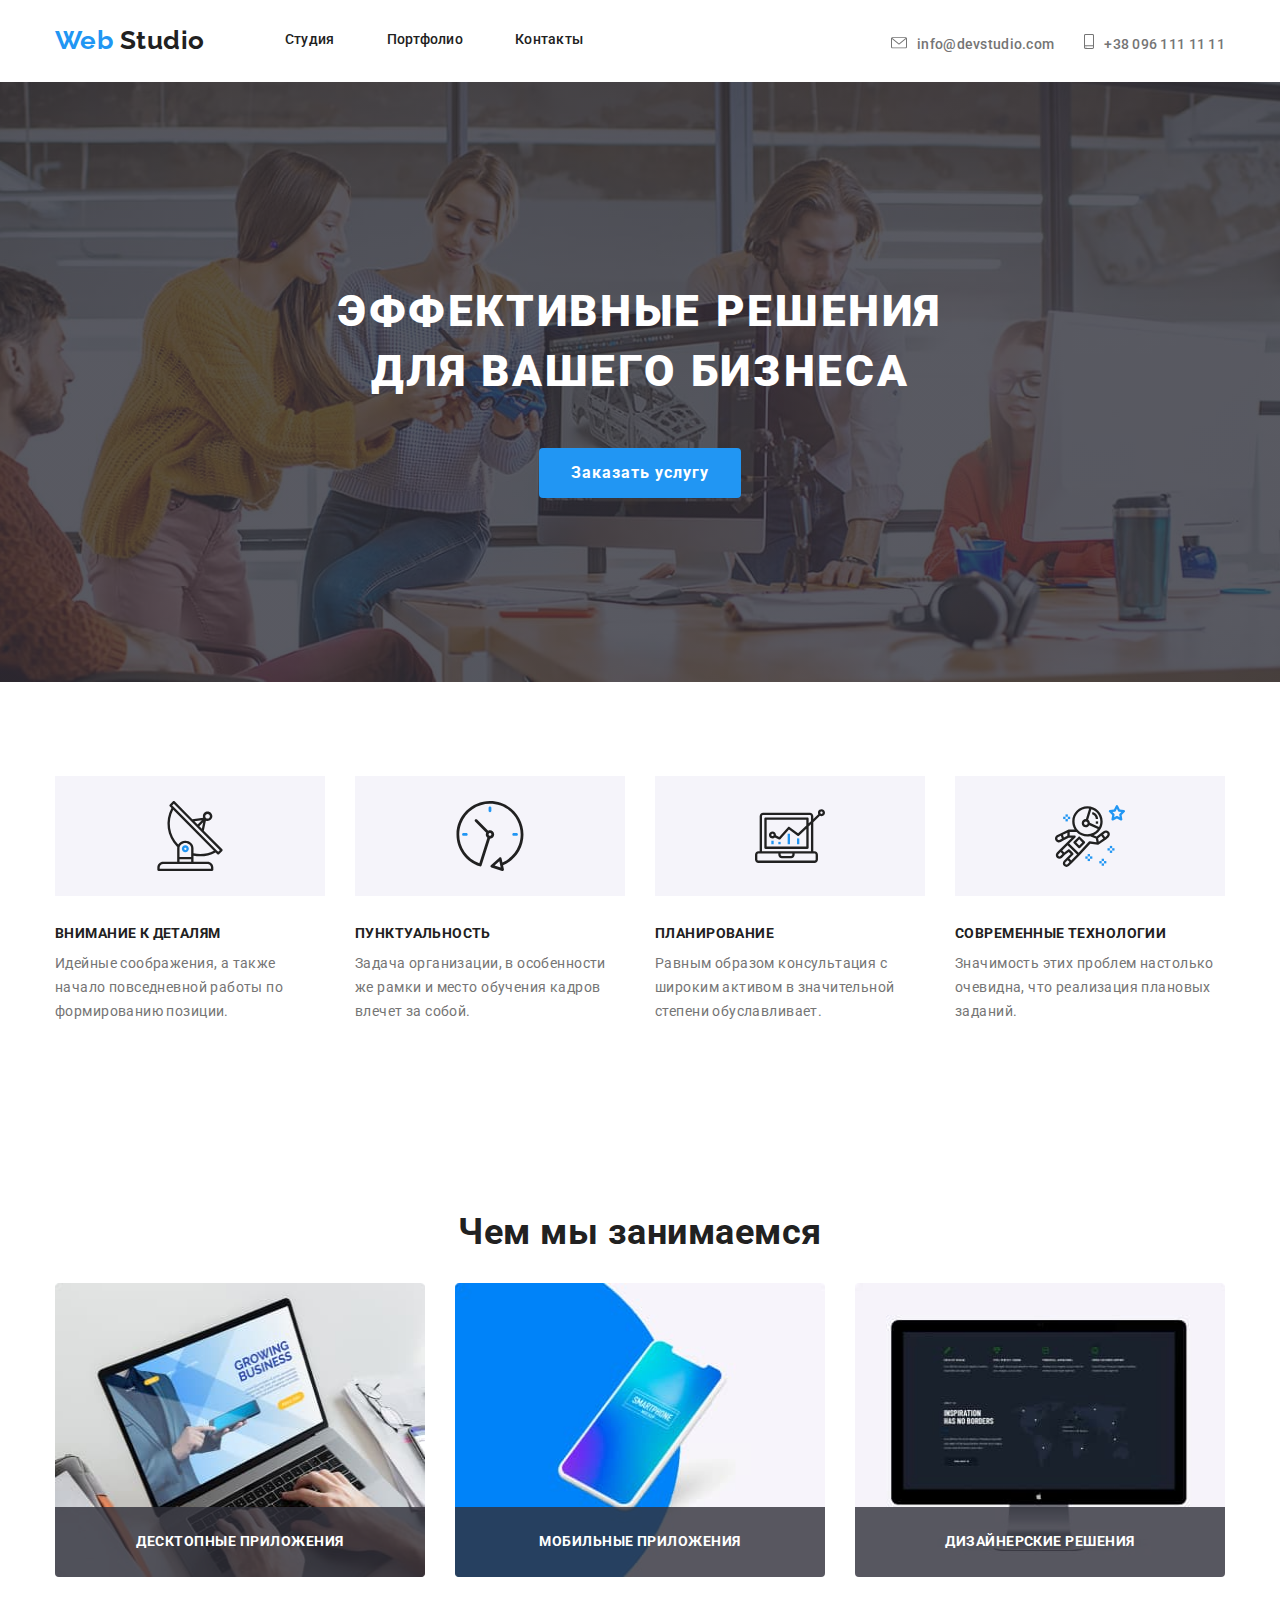
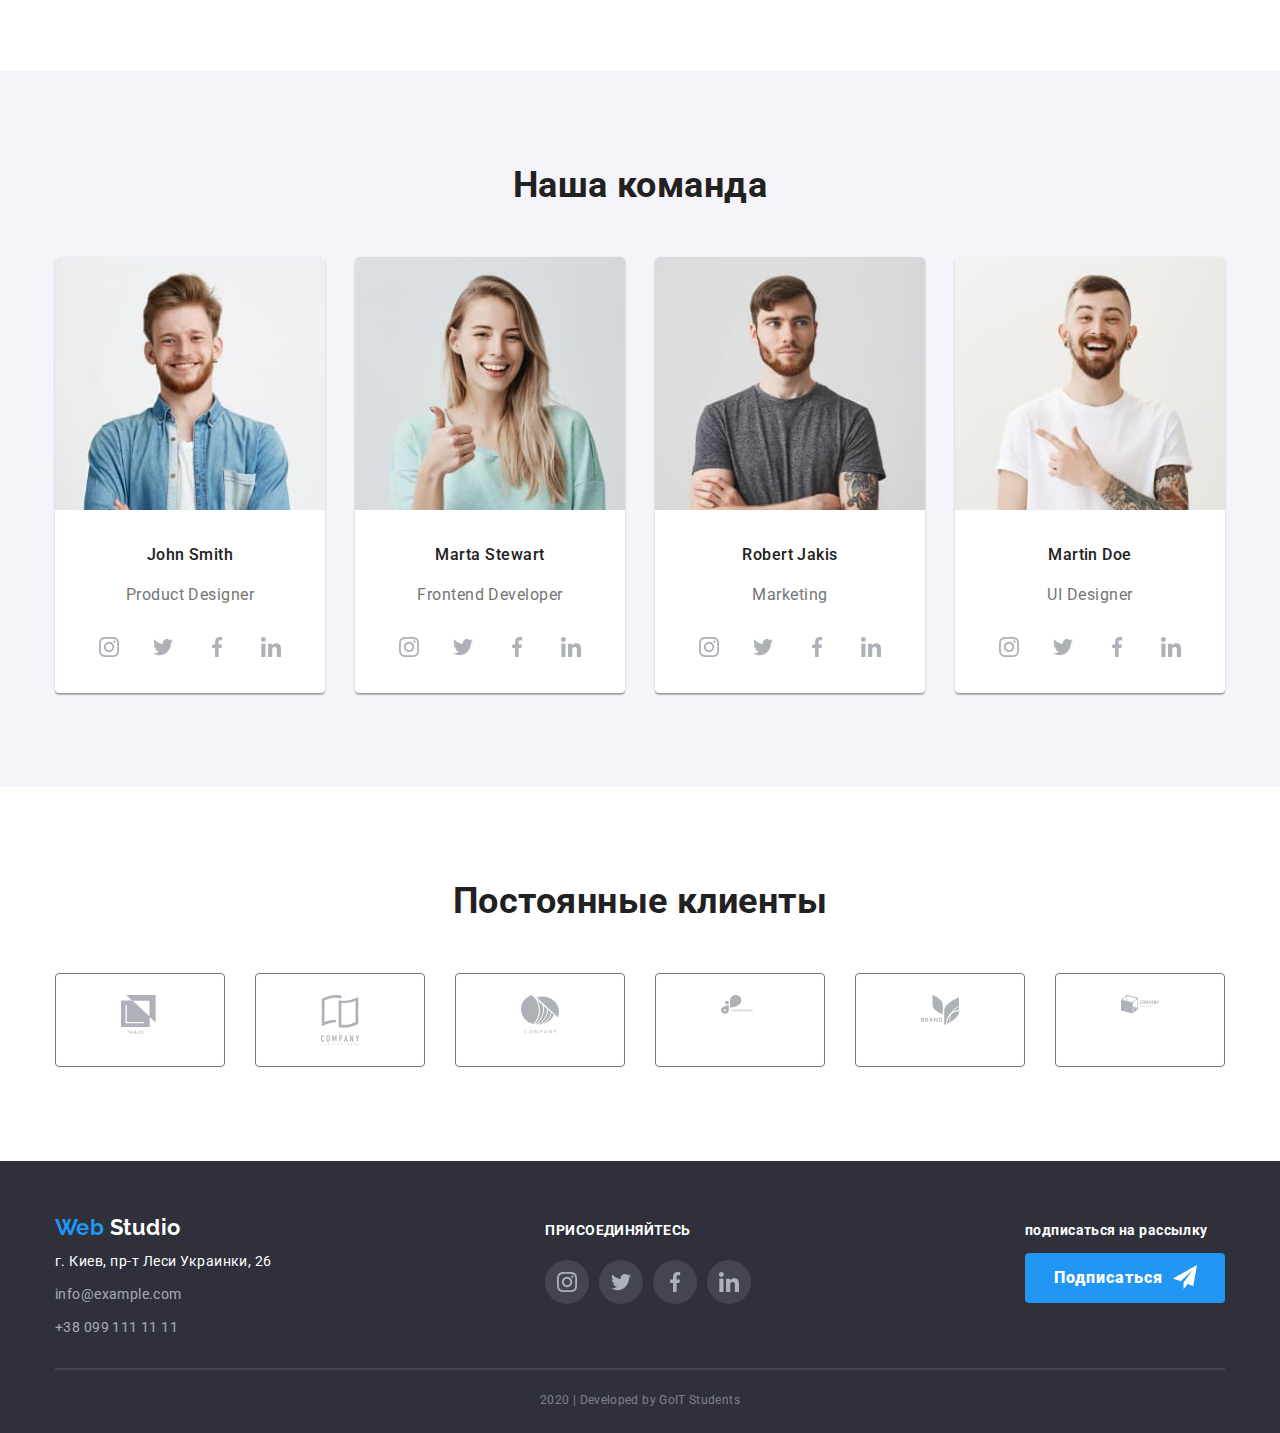
==== index.html @ d5db1f9f "добавляет оформление графики через фон" ====
<!DOCTYPE html>
<html lang="ru">
  <head>
    <meta charset="UTF-8" />
    <meta name="viewport" content="width=device-width, initial-scale=1.0" />
    <title>Web Studio</title>
    <link
      href="https://fonts.googleapis.com/css2?family=Raleway:wght@700&family=Roboto:wght@400;500;700&display=swap"
      rel="stylesheet"
    />
    <link
      rel="stylesheet"
      href="https://cdnjs.cloudflare.com/ajax/libs/modern-normalize/0.6.0/modern-normalize.min.css"
    />
    <link rel="stylesheet" href="./css/style.css" />
  </head>

  <body>
    <!--шапка сайта-->

    <header class="page-header">
      <div class="container">
        <nav class="main-nav">
          <a href="" class="site-logo"><span>Web</span> Studio</a>

          <ul class="nav-list list">
            <li class="item"><a class="link" href="./index.html">Студия</a></li>
            <li class="item">
              <a class="link" href="./portfolio.html">Портфолио</a>
            </li>
            <li class="item"><a class="link" href="">Контакты</a></li>
          </ul>
        </nav>

        <ul class="contact-list list">
          <li class="item">
            <a href="mailto:info@devstudio.com" class="contact mail"
              >info@devstudio.com</a
            >
          </li>

          <li class="item">
            <a href="tell:+380961111111" class="contact phone"
              >+38 096 111 11 11</a
            >
          </li>
        </ul>
      </div>
    </header>

    <!--главный контент страницы-->
    <main>
      <!--основное банер сайта-->
      <section class="hero section">
        <div class="container">
          <h1 class="title">
            ЭФФЕКТИВНЫЕ РЕШЕНИЯ <br />
            ДЛЯ ВАШЕГО БИЗНЕСА
          </h1>
          <a href="#" class="button">Заказать услугу</a>
        </div>
      </section>

      <!--наши преимущества-->

      <section class="page-advantages section">
        <div class="container">
          <!--данная разметка добавлена для логики <h2 class="shadow">наши преимущества</h2>-->
          <h2 class="shadow">наши преимущества</h2>
          <ul class="advantage-list list">
            <li class="item icon-antena">
              <h3 class="adv-title">внимание к деталям</h3>
              <p class="description">
                Идейные соображения, а также начало повседневной работы по
                формированию позиции.
              </p>
            </li>
            <li class="item icon-clock">
              <h3 class="adv-title">пунктуальность</h3>
              <p class="description">
                Задача организации, в особенности же рамки и место обучения
                кадров влечет за собой.
              </p>
            </li>
            <li class="item icon-diagram">
              <h3 class="adv-title">планирование</h3>
              <p class="description">
                Равным образом консультация с широким активом в значительной
                степени обуславливает.
              </p>
            </li>
            <li class="item icon-astronaut">
              <h3 class="adv-title">современные технологии</h3>
              <p class="description">
                Значимость этих проблем настолько очевидна, что реализация
                плановых заданий.
              </p>
            </li>
          </ul>
        </div>
      </section>

      <!--навыки-->

      <section class="page-scils section">
        <div class="container">
          <h2 class="title">Чем мы занимаемся</h2>
          <ul class="scils-list list">
            <li class="item">
              <img
                class="photo"
                src="./image/laptop.jpg"
                alt="изображение ноутбука"
                width="370px"
              />
              <h3 class="description">ДЕСКТОПНЫЕ ПРИЛОЖЕНИЯ</h3>
            </li>
            <li class="item">
              <img
                class="photo"
                src="./image/phone.jpg"
                alt="изображение смартфона"
                width="370"
              />
              <h3 class="description">МОБИЛЬНЫЕ ПРИЛОЖЕНИЯ</h3>
            </li>
            <li class="item">
              <img
                class="photo"
                src="./image/monitor.jpg"
                alt="изображение монитора"
                width="370"
              />
              <h3 class="description">ДИЗАЙНЕРСКИЕ РЕШЕНИЯ</h3>
            </li>
          </ul>
        </div>
      </section>

      <!--наша команда-->
      <section class="page-team section">
        <div class="container">
          <h2 class="title">Наша команда</h2>
          <ul class="team-list list">
            <!--Джон Смит-->
            <li class="item">
              <img
                class="photo"
                src="./image/john-smith.jpg"
                alt="фото джона смитта"
                width="270"
              />
              <h3 class="name">John Smith</h3>
              <p class="text">Product Designer</p>
              <ul class="soc-link list">
                <li class="item">
                  <a
                    href="https://www.instagram.com"
                    class="link link-instagram"
                    aria-label="Ссылка на Instagram"
                  ></a>
                </li>
                <li class="item">
                  <a
                    href="https://www.twitter.com"
                    class="link link-twitter"
                    aria-label="Ссылка на Twitter"
                  ></a>
                </li>
                <li class="item">
                  <a
                    href="https://www.facebook.com"
                    class="link link-facebook"
                    aria-label="Ссылка на Facebook"
                  ></a>
                </li>
                <li class="item">
                  <a
                    href="https://www.linkedin.com"
                    class="link link-linkedin"
                    aria-label="Ссылка на LinkedIn"
                  ></a>
                </li>
              </ul>
            </li>
            <!--Марта стюарт-->
            <li class="item">
              <img
                class="photo"
                src="./image/marta-srewart.jpg"
                alt="фото Марты Стюарт"
                width="270"
              />
              <h3 class="name">Marta Stewart</h3>
              <p class="text">Frontend Developer</p>
              <ul class="soc-link list">
                <li class="item">
                  <a
                    href="https://www.instagram.com"
                    class="link link-instagram"
                    aria-label="Ссылка на Instagram"
                  ></a>
                </li>
                <li class="item">
                  <a
                    href="https://www.twitter.com"
                    class="link link-twitter"
                    aria-label="Ссылка на Twitter"
                  ></a>
                </li>
                <li class="item">
                  <a
                    href="https://www.facebook.com"
                    class="link link-facebook"
                    aria-label="Ссылка на Facebook"
                  ></a>
                </li>
                <li class="item">
                  <a
                    href="https://www.linkedin.com"
                    class="link link-linkedin"
                    aria-label="Ссылка на LinkedIn"
                  ></a>
                </li>
              </ul>
            </li>
            <!--Роберт Джекис-->
            <li class="item">
              <img
                class="photo"
                src="./image/robert-jakis.jpg"
                alt="фото Роберта Дакинса"
                width="270"
              />
              <h3 class="name">Robert Jakis</h3>
              <p class="text">Marketing</p>
              <ul class="soc-link list">
                <li class="item">
                  <a
                    href="https://www.instagram.com"
                    class="link link-instagram"
                    aria-label="Ссылка на Instagram"
                  ></a>
                </li>
                <li class="item">
                  <a
                    href="https://www.twitter.com"
                    class="link link-twitter"
                    aria-label="Ссылка на Twitter"
                  ></a>
                </li>
                <li class="item">
                  <a
                    href="https://www.facebook.com"
                    class="link link-facebook"
                    aria-label="Ссылка на Facebook"
                  ></a>
                </li>
                <li class="item">
                  <a
                    href="https://www.linkedin.com"
                    class="link link-linkedin"
                    aria-label="Ссылка на LinkedIn"
                  ></a>
                </li>
              </ul>
            </li>
            <!--Мартин Доу-->
            <li class="item">
              <img
                class="photo"
                src="./image/martin-doe.jpg"
                alt="фото Мартина Доу"
                width="270"
              />
              <h3 class="name">Martin Doe</h3>
              <p class="text">UI Designer</p>
              <ul class="soc-link list">
                <li class="item">
                  <a
                    href="https://www.instagram.com"
                    class="link link-instagram"
                    aria-label="Ссылка на Instagram"
                  ></a>
                </li>
                <li class="item">
                  <a
                    href="https://www.twitter.com"
                    class="link link-twitter"
                    aria-label="Ссылка на Twitter"
                  ></a>
                </li>
                <li class="item">
                  <a
                    href="https://www.facebook.com"
                    class="link link-facebook"
                    aria-label="Ссылка на Facebook"
                  ></a>
                </li>
                <li class="item">
                  <a
                    href="https://www.linkedin.com"
                    class="link link-linkedin"
                    aria-label="Ссылка на LinkedIn"
                  ></a>
                </li>
              </ul>
            </li>
          </ul>
        </div>
      </section>

      <!--постоянные клиенты-->

      <section class="page-clients section">
        <div class="container">
          <h2 class="title">Постоянные клиенты</h2>
          <ul class="clients-list list">
            <li class="item">
              <a href=""><img src="./image/logo1.svg" alt="лого клиент 1" /></a>
            </li>
            <li class="item">
              <a href=""><img src="./image/logo2.svg" alt="лого клиент 2" /></a>
            </li>
            <li class="item">
              <a href=""><img src="./image/logo3.svg" alt="лого клиент 3" /></a>
            </li>
            <li class="item">
              <a href=""><img src="./image/logo4.svg" alt="лого клиент 4" /></a>
            </li>
            <li class="item">
              <a href=""><img src="./image/logo5.svg" alt="лого клиент 5" /></a>
            </li>
            <li class="item">
              <a href=""><img src="./image/logo6.svg" alt="лого клиент 6" /></a>
            </li>
          </ul>
        </div>
      </section>
    </main>

    <!--подвал сайта-->

    <footer class="footer-page">
      <div class="container">
        <div class="container-adress">
          <!--левая сторона-->
          <div class="address">
            <a href="" class="site-logo"><span>Web</span> Studio</a>
            <address>
              <ul class="address-list list">
                <li class="item">
                  <a href="#" class="city-adr"
                    >г. Киев, пр-т Леси Украинки, 26</a
                  >
                </li>
                <li class="item">
                  <a href="mailto:info@example.com" class="contact"
                    >info@example.com</a
                  >
                </li>
                <li class="item">
                  <a href="tell:+380991111111" class="contact"
                    >+38 099 111 11 11</a
                  >
                </li>
              </ul>
            </address>
          </div>
          <!--середина-->
          <div class="social-link">
            <b class="join-in">присоединяйтесь</b>
            <ul class="soc-link list">
              <li class="item">
                <a
                  href="https://www.instagram.com"
                  class="link link-instagram"
                  aria-label="Ссылка на Instagram"
                ></a>
              </li>
              <li class="item">
                <a
                  href="https://www.twitter.com"
                  class="link link-twitter"
                  aria-label="Ссылка на Twitter"
                ></a>
              </li>
              <li class="item">
                <a
                  href="https://www.facebook.com"
                  class="link link-facebook"
                  aria-label="Ссылка на Facebook"
                ></a>
              </li>
              <li class="item">
                <a
                  href="https://www.linkedin.com"
                  class="link link-linkedin"
                  aria-label="Ссылка на LinkedIn"
                ></a>
              </li>
            </ul>
          </div>
          <!--правая сторона-->

          <div class="subscription">
            <p class="join-in">подписаться на рассылку</p>
            <a href="#" class="button">Подписаться</a>
          </div>
        </div>
        <p class="dev-team">2020 | Developed by GoIT Students</p>
      </div>
    </footer>
  </body>
</html>
---- css/style.css ----
:root {
  --primary-text-color: #212121;
  --secondary-text-color: #757575;
  --white-text-color: #ffffff;
  --accent-color: #2196f3;
  --background-color-dark-grey: rgba(47, 48, 58, 0.8);
}

/*основной цвет текста #212121*/
/*вторичный цвет текста #757575*/
/*белый цвет текса #FFFFFF*/
/*акцент #2196F3*/
/*цвет фона #2196F3*/
/* добавил цвет фона везде где основной цвет БЕЛЫЙ */

/*оформление главной страницы*/

body {
  background-color: #ffffff;
  color: var(--primary-text-color);
  letter-spacing: 0.03em;
  font-family: Roboto, sans-serif;
}

/* -----УТИЛИТЫ------ */

.container {
  width: 1200px;
  padding-left: 15px;
  padding-right: 15px;
  margin-left: auto;
  margin-right: auto;
  /* 
  outline: 2px solid skyblue; */
}

/* убирает стилизацию списков */
.list {
  list-style: none;
  margin: 0px;
  padding: 0px;
}

/* основное оформление ссылок */
.link {
  text-decoration: none;
}

.soc-link {
  display: flex;
}

/* оформляет заголовки секций */
.title {
  text-align: center;
  font-weight: 700;
  font-size: 36px;
  line-height: 1.16;

  margin-top: 0px;
  padding: 0px;
}

.section {
  padding-top: 94px;
  padding-bottom: 94px;
}

/* основные стили кнопки */
.button {
  background-color: var(--accent-color);
  color: var(--white-text-color);

  display: inline-block;
  vertical-align: middle;

  font-size: 16px;
  line-height: 1.87;
  text-decoration: none;
  border-radius: 4px;
  min-width: 200px;
  min-height: 50px;
  letter-spacing: 0.06em;
}

img {
  display: block;
  max-width: 100%;
  height: auto;
}

/* оформляет хедер */

.page-header > .container {
  display: flex;
  margin-bottom: 0px;
}
.page-header .main-nav,
.page-header .nav-list,
.page-header .contact-list {
  display: flex;
  align-items: center;
}

/* оформляет логотип */
.site-logo {
  font-family: Raleway, sans-serif;
  font-weight: 700;
  font-size: 26px;
  line-height: 1.19;
  text-decoration: none;
  color: var(--primary-text-color);

  margin-right: 80px;
  padding-top: 24px;
  padding-bottom: 25px;
}
.site-logo span {
  color: var(--accent-color);
}

/* оформляет навигацию */
.page-header .link {
  display: inline-block;
  padding-top: 32px;
  padding-bottom: 32px;

  color: var(--primary-text-color);

  letter-spacing: 0.02em;
  font-weight: 500;
  font-size: 14px;
  line-height: 1.14;

  border-bottom: 2px solid transparent;
}
.page-header .link:hover,
.page-header .link:focus {
  color: var(--accent-color);
  border-bottom: 2px solid var(--accent-color);
}

.main-nav .item:not(:last-child) {
  margin-right: 52px;
}

/* оформляет контакты */
.page-header .contact-list {
  margin-left: auto;
}

.contact-list .item + .item {
  margin-left: 30px;
}

.page-header .contact {
  color: var(--secondary-text-color);

  display: inline-block;

  padding-top: 32px;
  padding-bottom: 32px;

  letter-spacing: 0.02em;
  text-decoration: none;
  font-weight: 500;
  font-size: 14px;
  line-height: 1.14px;
}
.page-header .contact:hover,
.page-header .contact:focus {
  color: var(--accent-color);
}
.page-header .mail::before {
  content: "";
  display: inline-flex;

  width: 16px;
  height: 16px;
  margin-right: 10px;
  background-image: url(../image/envelope.svg);
  background-repeat: no-repeat;
  background-position: bottom;
  background-size: contain;
}

.page-header .phone::before {
  content: "";
  display: inline-flex;

  width: 10px;
  height: 16px;
  margin-right: 10px;
  background-image: url(../image/smartphone.svg);
  background-repeat: no-repeat;
  background-position: bottom;
  background-size: contain;
}
/* оформлет основной банер (фон добавлен чтоб было видно слова белого цвета) */

.hero {
  max-width: 1600px;
  height: 600px;
  margin-left: auto;
  margin-right: auto;
  background-color: var(--secondary-text-color);

  background-image: linear-gradient(
      to right,
      rgba(47, 48, 58, 0.8),
      rgba(47, 48, 58, 0.8)
    ),
    url(../image/baner.jpg);
  background-repeat: no-repeat;
  background-position: center;
  background-size: cover;
  text-align: center;
  padding-top: 0px;
  padding-bottom: 0px;
}
.hero .container {
  padding-top: 200px;
  padding-bottom: 200px;
}
.hero .title {
  display: block;

  color: var(--white-text-color);
  margin-bottom: 46px;
  font-weight: 900;
  font-size: 44px;
  line-height: 1.36;
  letter-spacing: 0.06em;
}

.hero .button {
  padding: 10px 32px;
  font-weight: 700;
  font-style: normal;
}

/* оформляет секцию преимуществ (оформляет логический заголовок, пока не знаю как его скрыть) */
.page-advantages .shadow {
  position: absolute;
  width: 1px;
  height: 1px;
  margin: -1px;
  border: 0;
  padding: 0;
  clip: rect(0 0 0 0);
  overflow: hidden;
}

.page-advantages .list {
  display: flex;
}
.page-advantages .item {
  width: calc((100% - 3 * 30px) / 4);
  margin-right: 30px;
}

.page-advantages .item:nth-child(4n) {
  margin-right: 0;
}

.page-advantages .item::before {
  display: block;
  content: "";
  height: 120px;
  margin-bottom: 30px;
  background-color: #f5f4fa;
  background-size: auto;
  background-repeat: no-repeat;
  background-position: center;
}

.icon-antena::before {
  background-image: url(../image/antenna.svg);
}

.icon-clock::before {
  background-image: url(../image/clock.svg);
}

.icon-diagram::before {
  background-image: url(../image/diagram.svg);
}

.icon-astronaut::before {
  background-image: url(../image/astronaut.svg);
}

.page-advantages .adv-title {
  font-weight: 700;
  font-size: 14px;
  line-height: 1.14;
  letter-spacing: 0.03em;
  text-transform: uppercase;
  margin-top: 0;
  margin-bottom: 10px;
}
.page-advantages .description {
  color: var(--secondary-text-color);
  font-weight: 400;
  font-size: 14px;
  line-height: 1.71;
  margin-top: 0;
  margin-bottom: 0;
  letter-spacing: 0.03em;
}

/* оформляет секцию навыков */

.page-scils .list {
  display: flex;
}

.page-scils .item {
  width: calc((100% - 2 * 30px) / 3);
}
.page-scils .item:not(:last-child) {
  margin-right: 30px;
}

.page-scils .photo {
  height: 294px;
  border-radius: 4px;
}

.page-scils > .title {
  margin-bottom: 50px;
}

.page-scils .description {
  position: absolute;
  width: 370px;
  height: 70px;
  background: rgba(47, 48, 58, 0.8);
  color: var(--white-text-color);
  text-align: center;
  border-radius: 0px 0px 4px 4px;

  font-weight: 700;
  font-size: 14px;
  line-height: 1.14;

  padding-top: 27px;
  padding-bottom: 27px;

  margin-top: -70px;
  margin-bottom: 0;
}

/* оформлет секцию команда */
.page-team {
  background-color: #f5f4fa;
}
.page-team .list {
  display: flex;
}
.page-team .photo {
  margin-bottom: 30px;
  border-top-left-radius: inherit;
  border-top-right-radius: inherit;
}

.page-team .title {
  margin-bottom: 50px;
}
.team-list > .item {
  background-color: var(--white-text-color);
  box-shadow: 0px 2px 1px rgba(0, 0, 0, 0.2), 0px 1px 1px rgba(0, 0, 0, 0.14),
    0px 1px 3px rgba(0, 0, 0, 0.12);

  border-radius: 4px;
  padding-bottom: 24px;

  width: calc((100% - 3 * 30px) / 4);
  margin-right: 30px;
}
.page-team .item:nth-child(4n) {
  margin-right: 0;
}

.page-team .name {
  text-align: center;

  font-weight: 500;
  font-size: 16px;
  line-height: 1.87;
  letter-spacing: 0.03em;
  margin-top: 0;
  margin-bottom: 10px;
}

.page-team .text {
  color: var(--secondary-text-color);

  text-align: center;

  font-size: 16px;
  line-height: 1.87;
  letter-spacing: 0.03em;
  font-weight: 400;
  margin-bottom: 16px;
  margin-top: 0px;
}

.soc-link {
  padding-right: 32px;
  padding-left: 32px;
}

.soc-link > .item:not(:last-child) {
  width: calc((100% - 3 * 10px) / 4);
  margin-right: 10px;
}
.soc-link .link {
  display: block;
  content: "";
  width: 44px;
  height: 44px;
  border-radius: 50%;
  background-size: auto;
  background-repeat: no-repeat;
  background-position: center;
}

.link-instagram {
  background-image: url(../image/instagram.svg);
}
.link-twitter {
  background-image: url(../image/twitter.svg);
}
.link-facebook {
  background-image: url(../image/facebook.svg);
}
.link-linkedin {
  background-image: url(../image/linkedin.svg);
}

.team-list .link:hover,
.team-list .link:focus {
  background-color: var(--accent-color);
}

/* оформляет клиентов */
.page-clients .list {
  display: flex;
}

.page-clients .item {
  width: calc((100% - 5 * 30px) / 6);
  justify-content: center;

  padding-top: 21px;
  padding-left: 65px;
  padding-bottom: 21px;
  padding-right: 65px;

  border: 1px solid var(--secondary-text-color);
  border-radius: 4px;
}
.page-clients .item:not(:last-child) {
  margin-right: 30px;
}

.page-clients .item:hover,
.page-clients .item:focus {
  border: 1px solid var(--accent-color);
}

.page-clients .title {
  margin-bottom: 50px;
}

/* оформляет футер */
.footer-page {
  background-color: #2f303a;
}
.container-adress {
  display: flex;
  justify-content: space-between;
  align-items: baseline;
  padding-top: 48px;
  padding-bottom: 28px;
  border-bottom: 1px solid rgba(255, 255, 255, 0.1);
}

/* оформляет адрес*/
.address .site-logo {
  color: var(--white-text-color);
  font-size: 22px;
  display: block;
  margin-bottom: 10px;
  margin-right: 0;
  padding-top: 0;
  padding-bottom: 0;
}

.address .city-adr {
  color: var(--white-text-color);

  display: block;
  font-style: normal;
  font-weight: 400;
  font-size: 14px;
  line-height: 1.71;
  text-decoration: none;
}

.address .contact {
  color: rgba(255, 255, 255, 0.6);

  display: inline-block;

  text-decoration: none;
  font-style: normal;
  font-weight: 400;
  font-size: 14px;
  line-height: 1.71;
  letter-spacing: 0.03em;
}
.address .item:not(:last-child) {
  margin-bottom: 9px;
}

/* оформляет призыв */

.social-link .join-in {
  text-transform: uppercase;
  display: inline-block;
  margin-bottom: 21px;
  font-weight: 700;
  font-size: 14px;
  line-height: 1.14;
  letter-spacing: 0.03em;

  color: #ffffff;
}
.footer-page .soc-link {
  padding: 0;
}
.footer-page .link {
  background-color: rgba(255, 255, 255, 0.1);
}

.footer-page .link:hover,
.footer-page .link:focus {
  background-color: var(--accent-color);
}

/* оформляет подписку */
.subscription .join-in {
  font-weight: 700;
  font-size: 14px;
  line-height: 1.14;
  letter-spacing: 0.03em;

  color: var(--white-text-color);
}
.subscription .button {
  display: flex;
  align-items: flex-end;
  font-weight: 900;
  padding-top: 10px;
  padding-bottom: 10px;
  padding-left: 29px;
  padding-right: 28px;
}
.subscription .button::after {
  content: "";
  width: 24px;
  height: 30px;
  margin-left: 10px;
  background-image: url(../image/send.svg);
  background-size: auto;
  background-repeat: no-repeat;
  background-position-y: 45%;
}

.dev-team {
  padding-top: 18px;
  padding-bottom: 21px;
  border-top: 1px solid rgba(255, 255, 255, 0.1);
  margin-bottom: 0;
  margin-top: 0;
  font-weight: 400;
  font-size: 12px;
  line-height: 2;
  text-align: center;
  letter-spacing: 0.03em;

  color: rgba(255, 255, 255, 0.4);
}

/* оформляет страницу портфолио (оформляет логический заголовок, пока не знаю как его скрыть)*/

.page-portfolio .shadow {
  position: absolute;
  width: 1px;
  height: 1px;
  margin: -1px;
  border: 0;
  padding: 0;
  clip: rect(0 0 0 0);
  overflow: hidden;
}

.portfolio {
  padding-top: 93px;
  padding-bottom: 94px;
}
/* оформляет фильтр */
.filter-list {
  margin-bottom: 50px;
}

.filter-list .list {
  display: flex;
  justify-content: center;
}
.filter-button {
  color: var(--primary-text-color);
  background-color: #f5f4fa;

  display: inline-block;
  font-weight: 500;
  font-size: 16px;
  line-height: 1.62;
  letter-spacing: 0.03em;

  padding-top: 6px;
  padding-bottom: 6px;
  padding-right: 22px;
  padding-left: 22px;

  border: 0;
  border-radius: 4px;
}
.filter-list .item + .item {
  margin-left: 8px;
}

.filter-button:hover,
.filter-button:focus {
  color: var(--white-text-color);
  background-color: var(--accent-color);
}

/* оформляет примеры работ */

.page-portfolio .list {
  display: flex;
  flex-wrap: wrap;
}

.page-portfolio .item {
  width: calc((100% - 2 * 30px) / 3);
  margin-right: 30px;
  margin-bottom: 30px;
}
.page-portfolio .item:nth-child(3n) {
  margin-right: 0;
}
.page-portfolio .item:nth-last-child(-n + 3) {
  margin-bottom: 0;
}

.page-portfolio .exemple {
  border-top-left-radius: 5px;
  border-top-right-radius: 5px;
  overflow: hidden;
}

.exemple-description {
  border: 1px solid #eeeeee;
  border-top: 0;
  border-bottom-right-radius: 5px;
  border-bottom-left-radius: 5px;
  padding: 20px 24px;
}

.page-portfolio .title {
  display: block;
  margin-bottom: 4px;
  margin-top: 0;

  color: var(--primary-text-color);

  font-weight: 700;
  font-size: 18px;
  line-height: 2;
  letter-spacing: 0.06em;
  text-align: left;
}

.page-portfolio .filter {
  display: block;

  font-weight: 400;
  font-size: 16px;
  line-height: 1.87;

  margin-top: 0;
  margin-bottom: 0;

  color: var(--secondary-text-color);
}

.page-portfolio .text {
  display: none;
  color: var(--white-text-color);
  background-color: var(--accent-color);

  margin-bottom: 0;
  margin-top: 0;

  font-weight: 400;
  font-size: 18px;
  line-height: 1.56;
  letter-spacing: 0.03em;
}
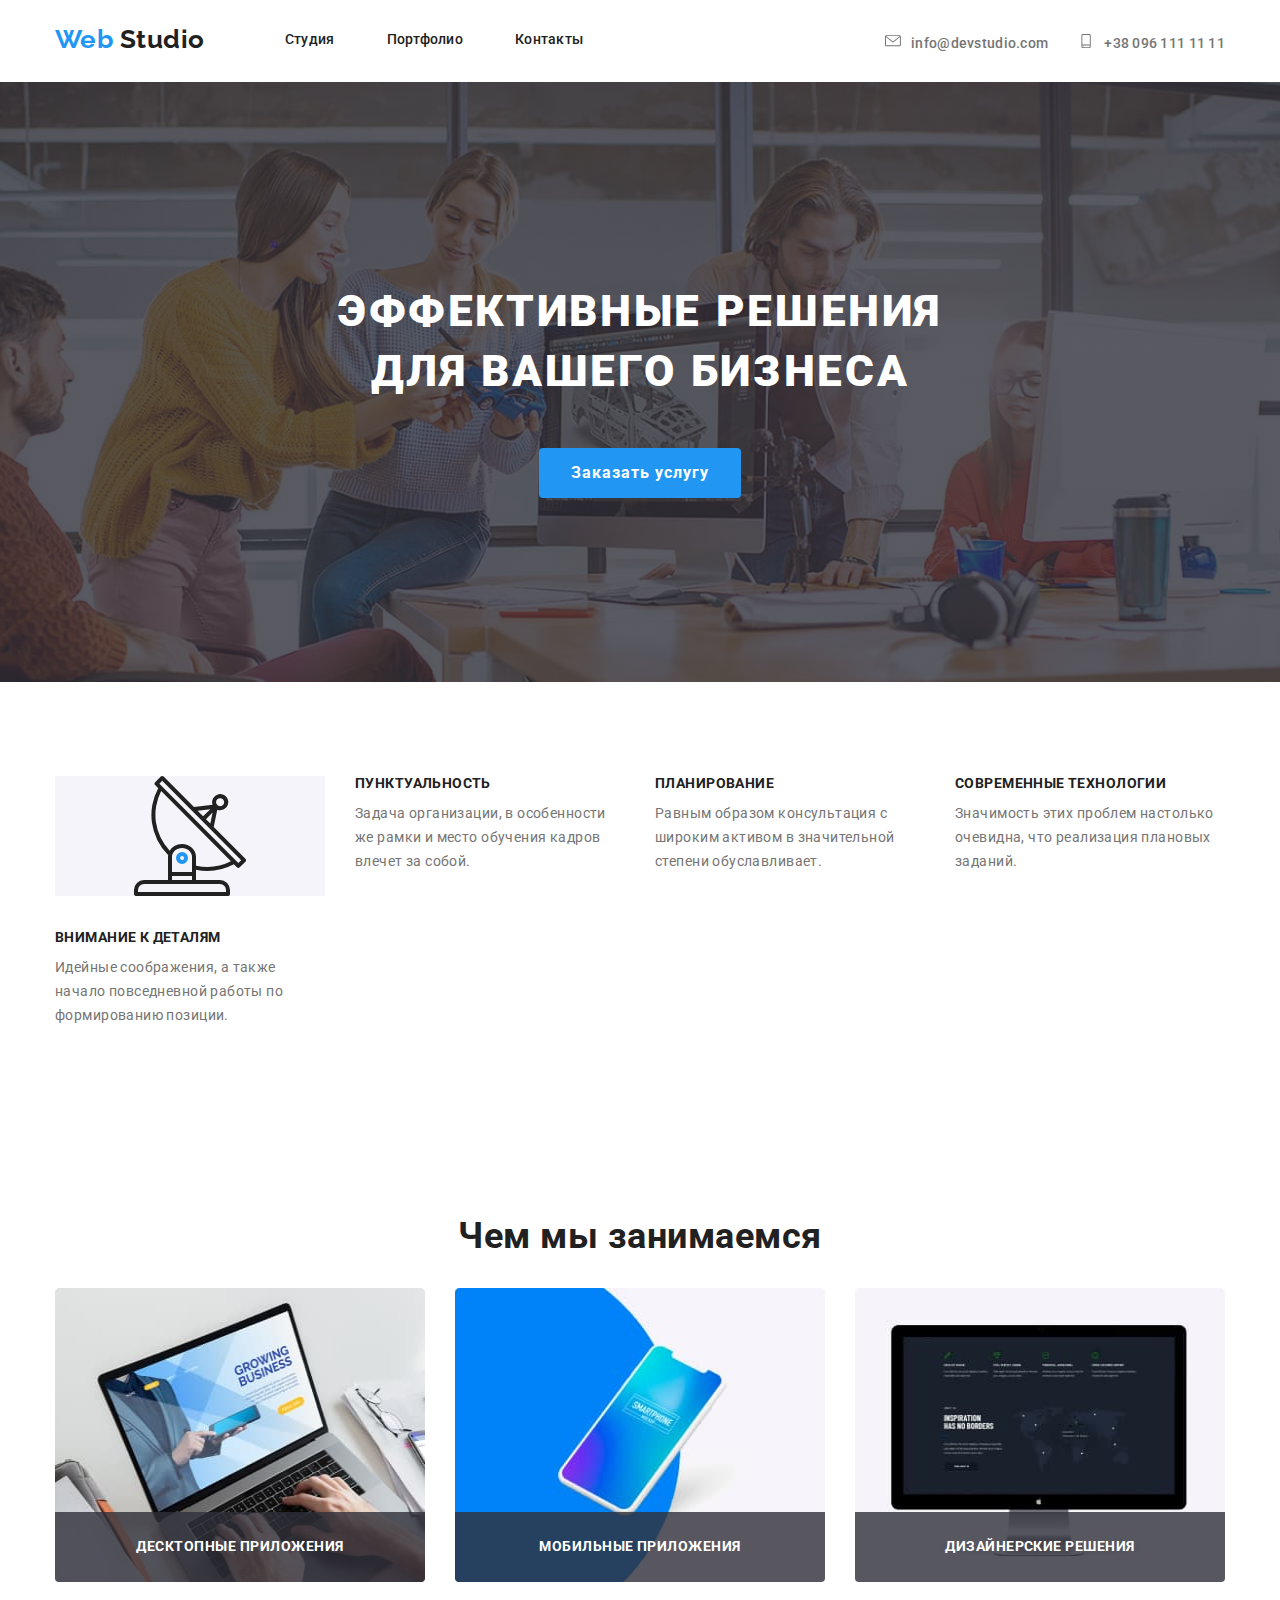
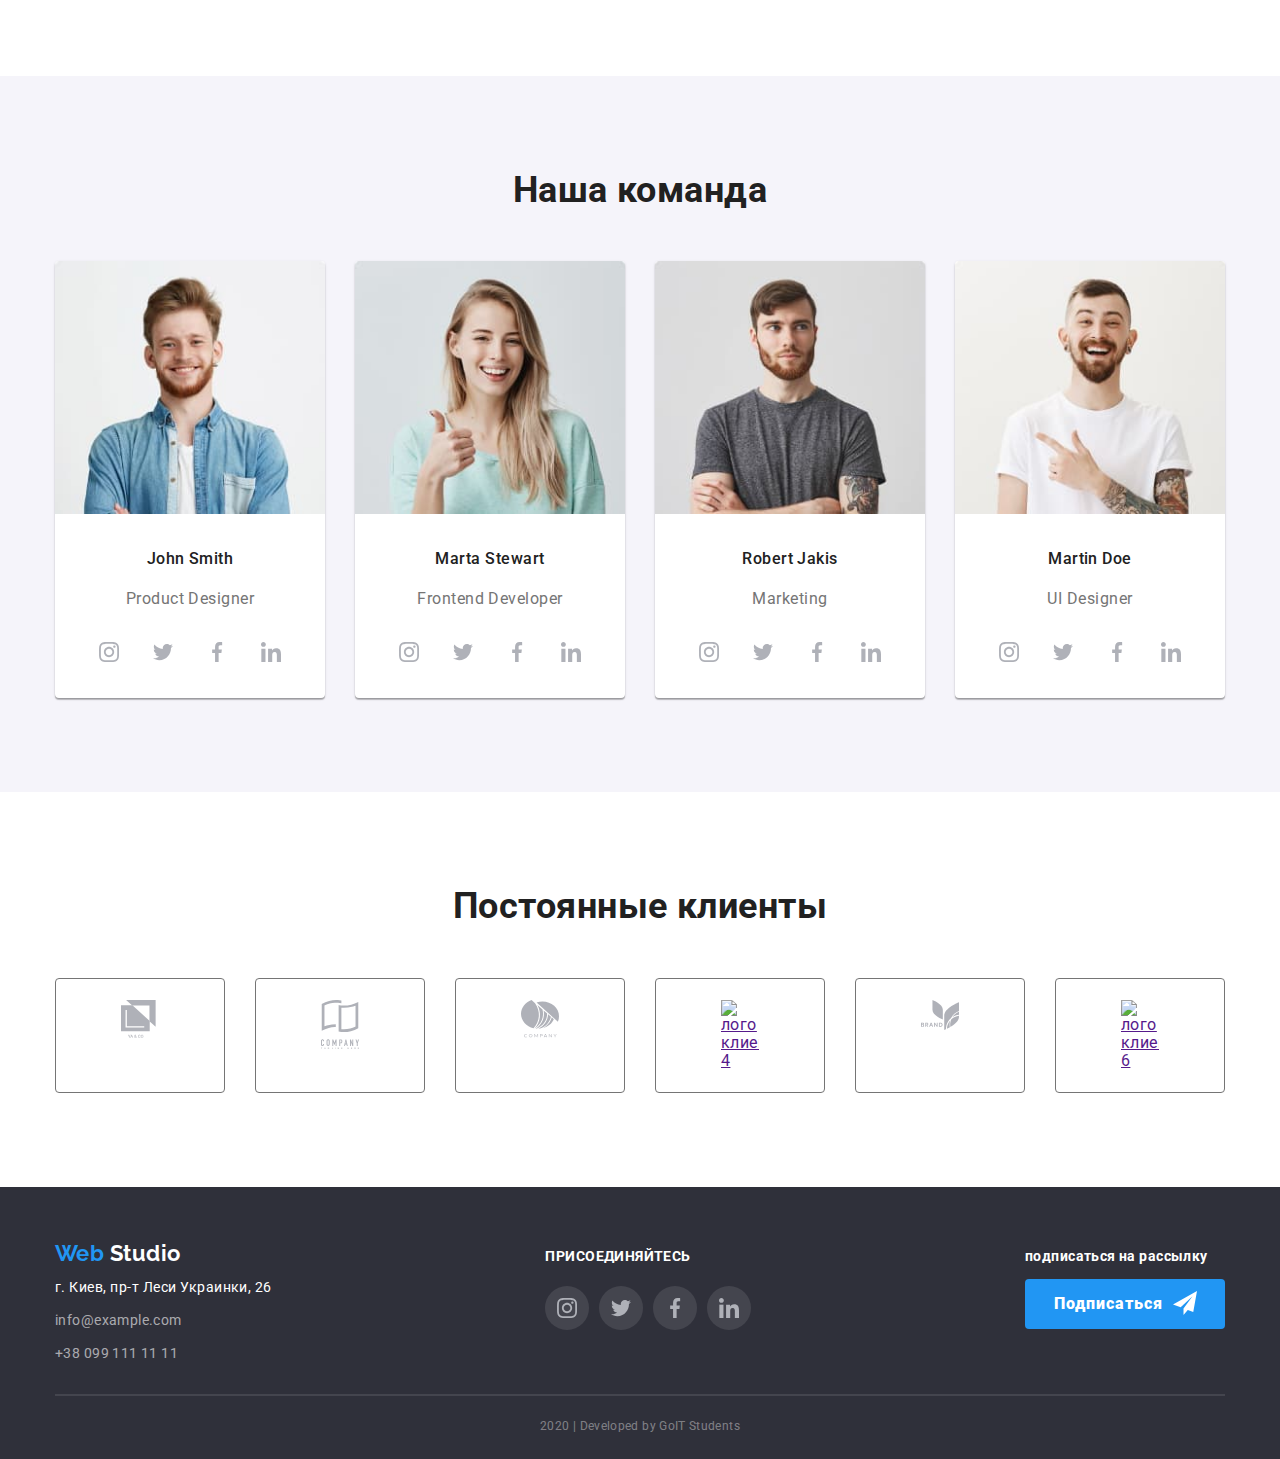
==== commit 5e9b1e2b: "добавляет оформление до фичерс" ====
--- a/index.html
+++ b/index.html
@@ -34,13 +34,17 @@
 
         <ul class="contact-list list">
           <li class="item">
-            <a href="mailto:info@devstudio.com" class="contact mail"
-              >info@devstudio.com</a
-            >
+            <a href="mailto:info@devstudio.com" class="contact"
+              ><svg class="icon-contact" width="16" height="16">
+                <use href="./image/symbol-defs.svg#icon-mail"></use></svg
+              >info@devstudio.com
+            </a>
           </li>
 
           <li class="item">
-            <a href="tell:+380961111111" class="contact phone"
+            <a href="tell:+380961111111" class="contact"
+              ><svg class="icon-contact" width="16" height="16">
+                <use href="./image/symbol-defs.svg#icon-phone"></use></svg
               >+38 096 111 11 11</a
             >
           </li>
@@ -54,8 +58,8 @@
       <section class="hero section">
         <div class="container">
           <h1 class="title">
-            ЭФФЕКТИВНЫЕ РЕШЕНИЯ <br />
-            ДЛЯ ВАШЕГО БИЗНЕСА
+            эффективные решения <br />
+            для вашего бизнеса
           </h1>
           <a href="#" class="button">Заказать услугу</a>
         </div>
@@ -68,7 +72,10 @@
           <!--данная разметка добавлена для логики <h2 class="shadow">наши преимущества</h2>-->
           <h2 class="shadow">наши преимущества</h2>
           <ul class="advantage-list list">
-            <li class="item icon-antena">
+            <li class="item">
+              <svg class="icon-advantage" width="70" height="70">
+                <use href="./image/symbol-defs.svg#icon-antenna"></use>
+              </svg>
               <h3 class="adv-title">внимание к деталям</h3>
               <p class="description">
                 Идейные соображения, а также начало повседневной работы по
--- a/css/style.css
+++ b/css/style.css
@@ -91,15 +91,12 @@
 
 /* оформляет хедер */
 
-.page-header > .container {
-  display: flex;
-  margin-bottom: 0px;
-}
+.page-header > .container,
 .page-header .main-nav,
 .page-header .nav-list,
 .page-header .contact-list {
   display: flex;
-  align-items: center;
+  margin-bottom: 0px;
 }
 
 /* оформляет логотип */
@@ -155,9 +152,8 @@
 
 .page-header .contact {
   color: var(--secondary-text-color);
-
   display: inline-block;
-
+  align-items: baseline;
   padding-top: 32px;
   padding-bottom: 32px;
 
@@ -167,35 +163,17 @@
   font-size: 14px;
   line-height: 1.14px;
 }
+.icon-contact {
+  fill: currentColor;
+  margin-right: 10px;
+  padding-top: 2px;
+}
+
 .page-header .contact:hover,
 .page-header .contact:focus {
   color: var(--accent-color);
 }
-.page-header .mail::before {
-  content: "";
-  display: inline-flex;
-
-  width: 16px;
-  height: 16px;
-  margin-right: 10px;
-  background-image: url(../image/envelope.svg);
-  background-repeat: no-repeat;
-  background-position: bottom;
-  background-size: contain;
-}
-
-.page-header .phone::before {
-  content: "";
-  display: inline-flex;
-
-  width: 10px;
-  height: 16px;
-  margin-right: 10px;
-  background-image: url(../image/smartphone.svg);
-  background-repeat: no-repeat;
-  background-position: bottom;
-  background-size: contain;
-}
+
 /* оформлет основной банер (фон добавлен чтоб было видно слова белого цвета) */
 
 .hero {
@@ -215,22 +193,22 @@
   background-position: center;
   background-size: cover;
   text-align: center;
-  padding-top: 0px;
+  padding-top: 200px;
   padding-bottom: 0px;
 }
 .hero .container {
-  padding-top: 200px;
-  padding-bottom: 200px;
+  /* padding-top: 200px; */
 }
 .hero .title {
   display: block;
-
-  color: var(--white-text-color);
+  color: var(--white-text-color);
+
   margin-bottom: 46px;
   font-weight: 900;
   font-size: 44px;
   line-height: 1.36;
   letter-spacing: 0.06em;
+  text-transform: uppercase;
 }
 
 .hero .button {
@@ -263,22 +241,18 @@
   margin-right: 0;
 }
 
-.page-advantages .item::before {
-  display: block;
-  content: "";
+.icon-advantage {
+  width: 270px;
   height: 120px;
   margin-bottom: 30px;
   background-color: #f5f4fa;
-  background-size: auto;
-  background-repeat: no-repeat;
-  background-position: center;
-}
-
-.icon-antena::before {
+}
+
+/* .icon-antena::before {
   background-image: url(../image/antenna.svg);
-}
-
-.icon-clock::before {
+} */
+
+/* .icon-clock::before {
   background-image: url(../image/clock.svg);
 }
 
@@ -288,7 +262,7 @@
 
 .icon-astronaut::before {
   background-image: url(../image/astronaut.svg);
-}
+} */
 
 .page-advantages .adv-title {
   font-weight: 700;
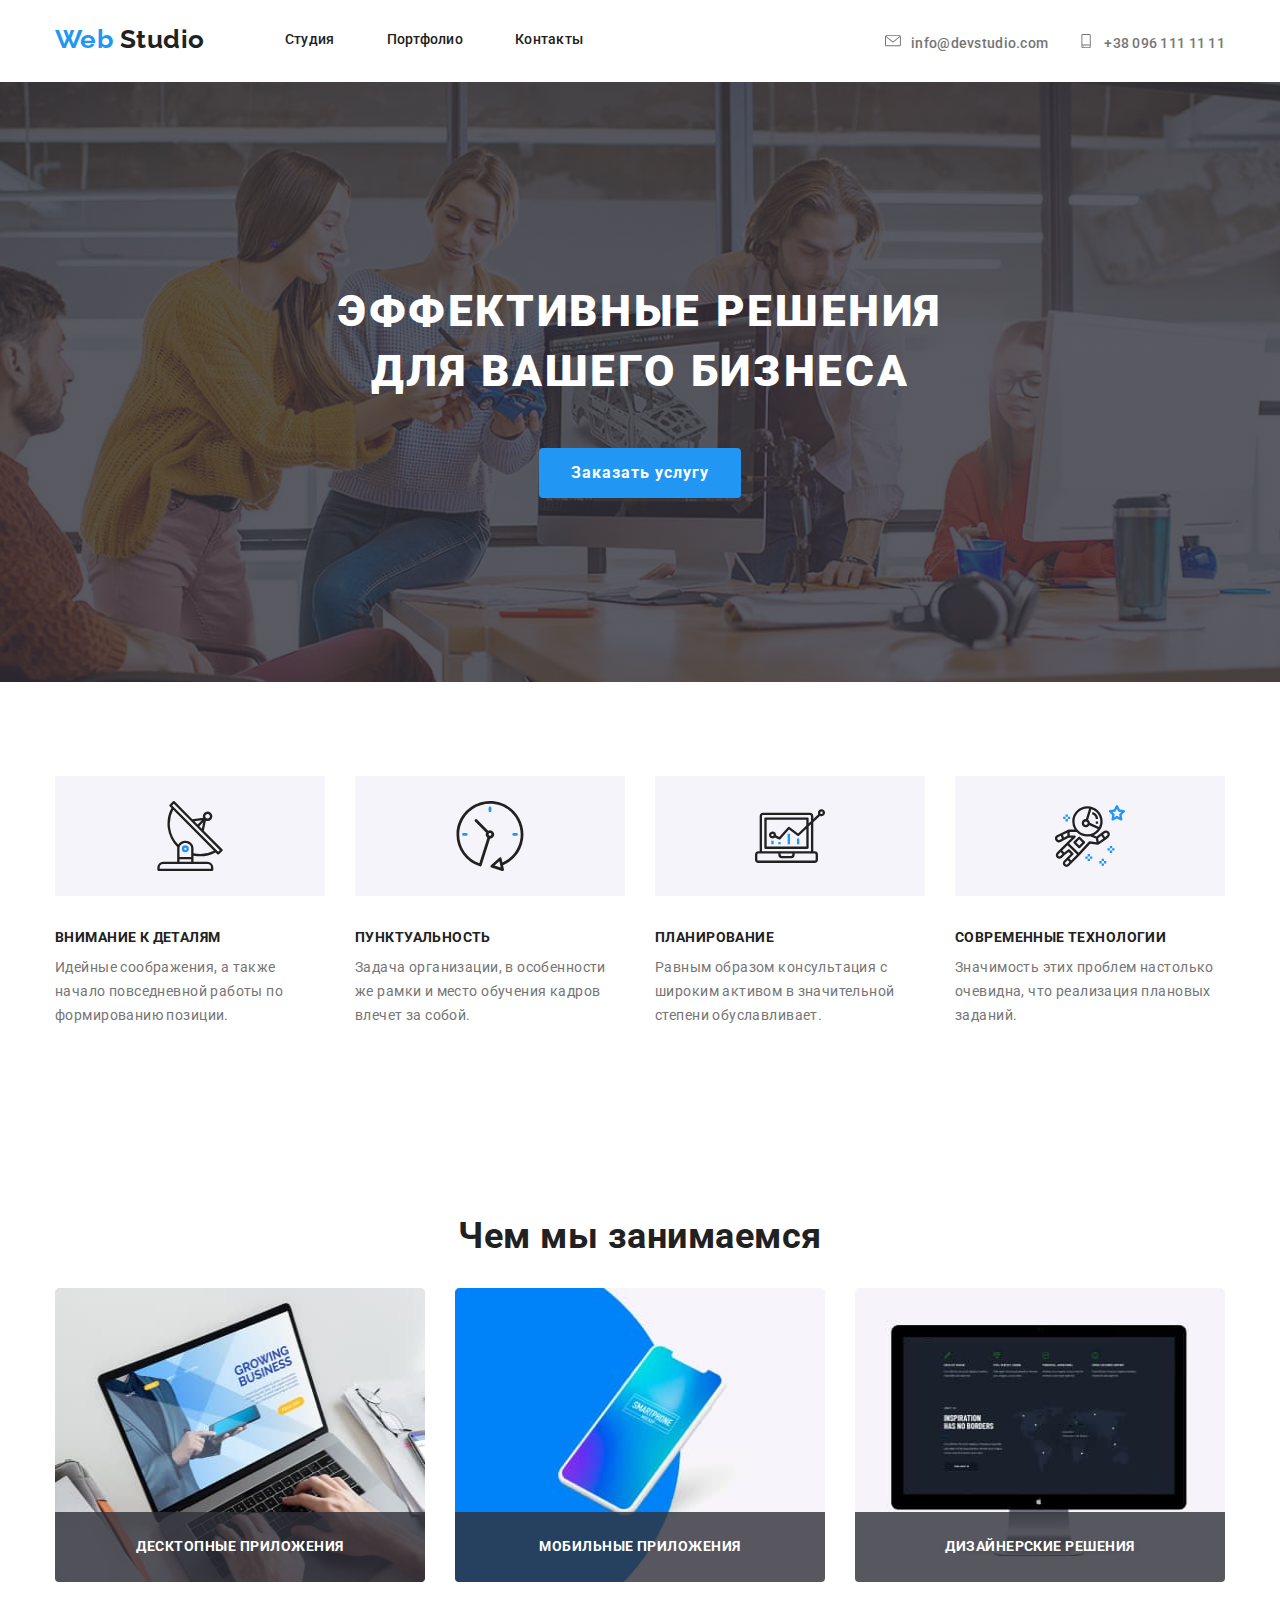
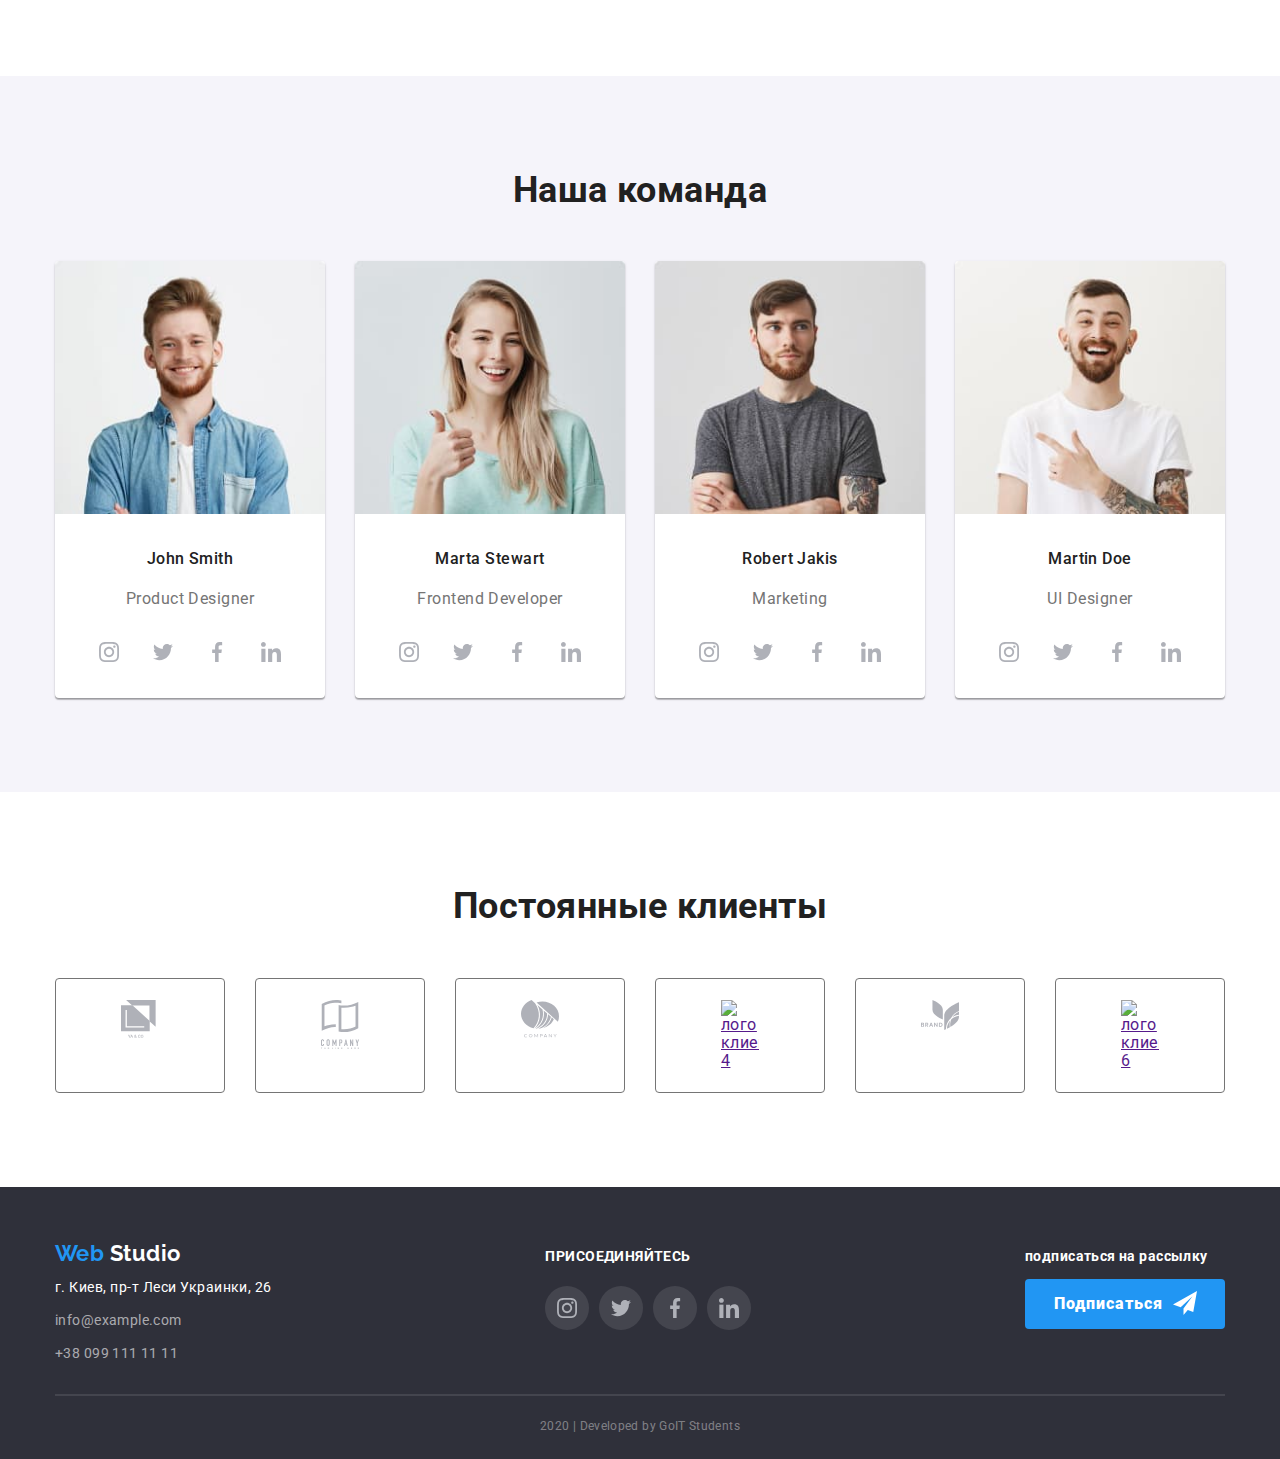
==== commit 846d21eb: "оформляет раздел преимущества полностью" ====
--- a/index.html
+++ b/index.html
@@ -73,7 +73,7 @@
           <h2 class="shadow">наши преимущества</h2>
           <ul class="advantage-list list">
             <li class="item">
-              <svg class="icon-advantage" width="70" height="70">
+              <svg class="icon-advantage">
                 <use href="./image/symbol-defs.svg#icon-antenna"></use>
               </svg>
               <h3 class="adv-title">внимание к деталям</h3>
@@ -82,21 +82,30 @@
                 формированию позиции.
               </p>
             </li>
-            <li class="item icon-clock">
+            <li class="item">
+              <svg class="icon-advantage">
+                <use href="./image/symbol-defs.svg#icon-clock"></use>
+              </svg>
               <h3 class="adv-title">пунктуальность</h3>
               <p class="description">
                 Задача организации, в особенности же рамки и место обучения
                 кадров влечет за собой.
               </p>
             </li>
-            <li class="item icon-diagram">
+            <li class="item">
+              <svg class="icon-advantage">
+                <use href="./image/symbol-defs.svg#icon-diagram"></use>
+              </svg>
               <h3 class="adv-title">планирование</h3>
               <p class="description">
                 Равным образом консультация с широким активом в значительной
                 степени обуславливает.
               </p>
             </li>
-            <li class="item icon-astronaut">
+            <li class="item">
+              <svg class="icon-advantage">
+                <use href="./image/symbol-defs.svg#icon-astronaut"></use>
+              </svg>
               <h3 class="adv-title">современные технологии</h3>
               <p class="description">
                 Значимость этих проблем настолько очевидна, что реализация
--- a/css/style.css
+++ b/css/style.css
@@ -242,27 +242,12 @@
 }
 
 .icon-advantage {
+  padding: 25px 100px 25px 100px;
   width: 270px;
   height: 120px;
   margin-bottom: 30px;
   background-color: #f5f4fa;
 }
-
-/* .icon-antena::before {
-  background-image: url(../image/antenna.svg);
-} */
-
-/* .icon-clock::before {
-  background-image: url(../image/clock.svg);
-}
-
-.icon-diagram::before {
-  background-image: url(../image/diagram.svg);
-}
-
-.icon-astronaut::before {
-  background-image: url(../image/astronaut.svg);
-} */
 
 .page-advantages .adv-title {
   font-weight: 700;
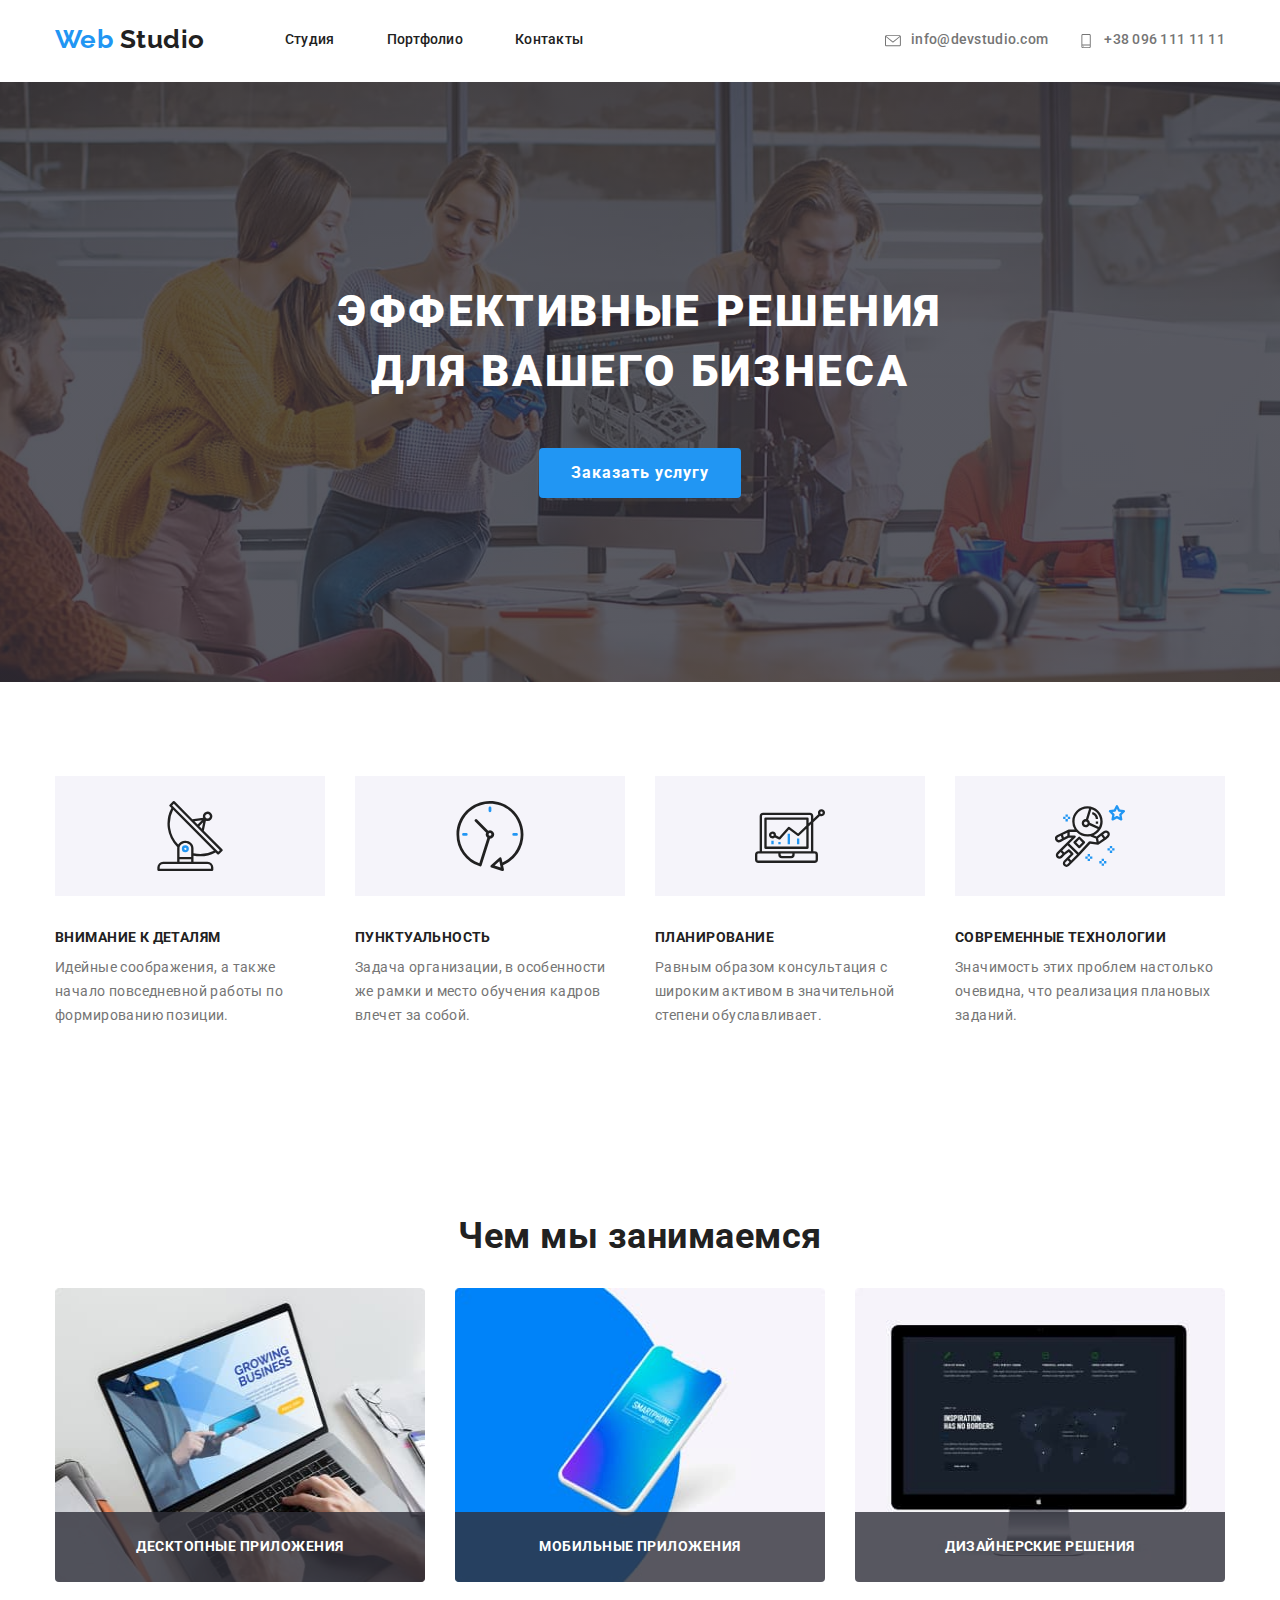
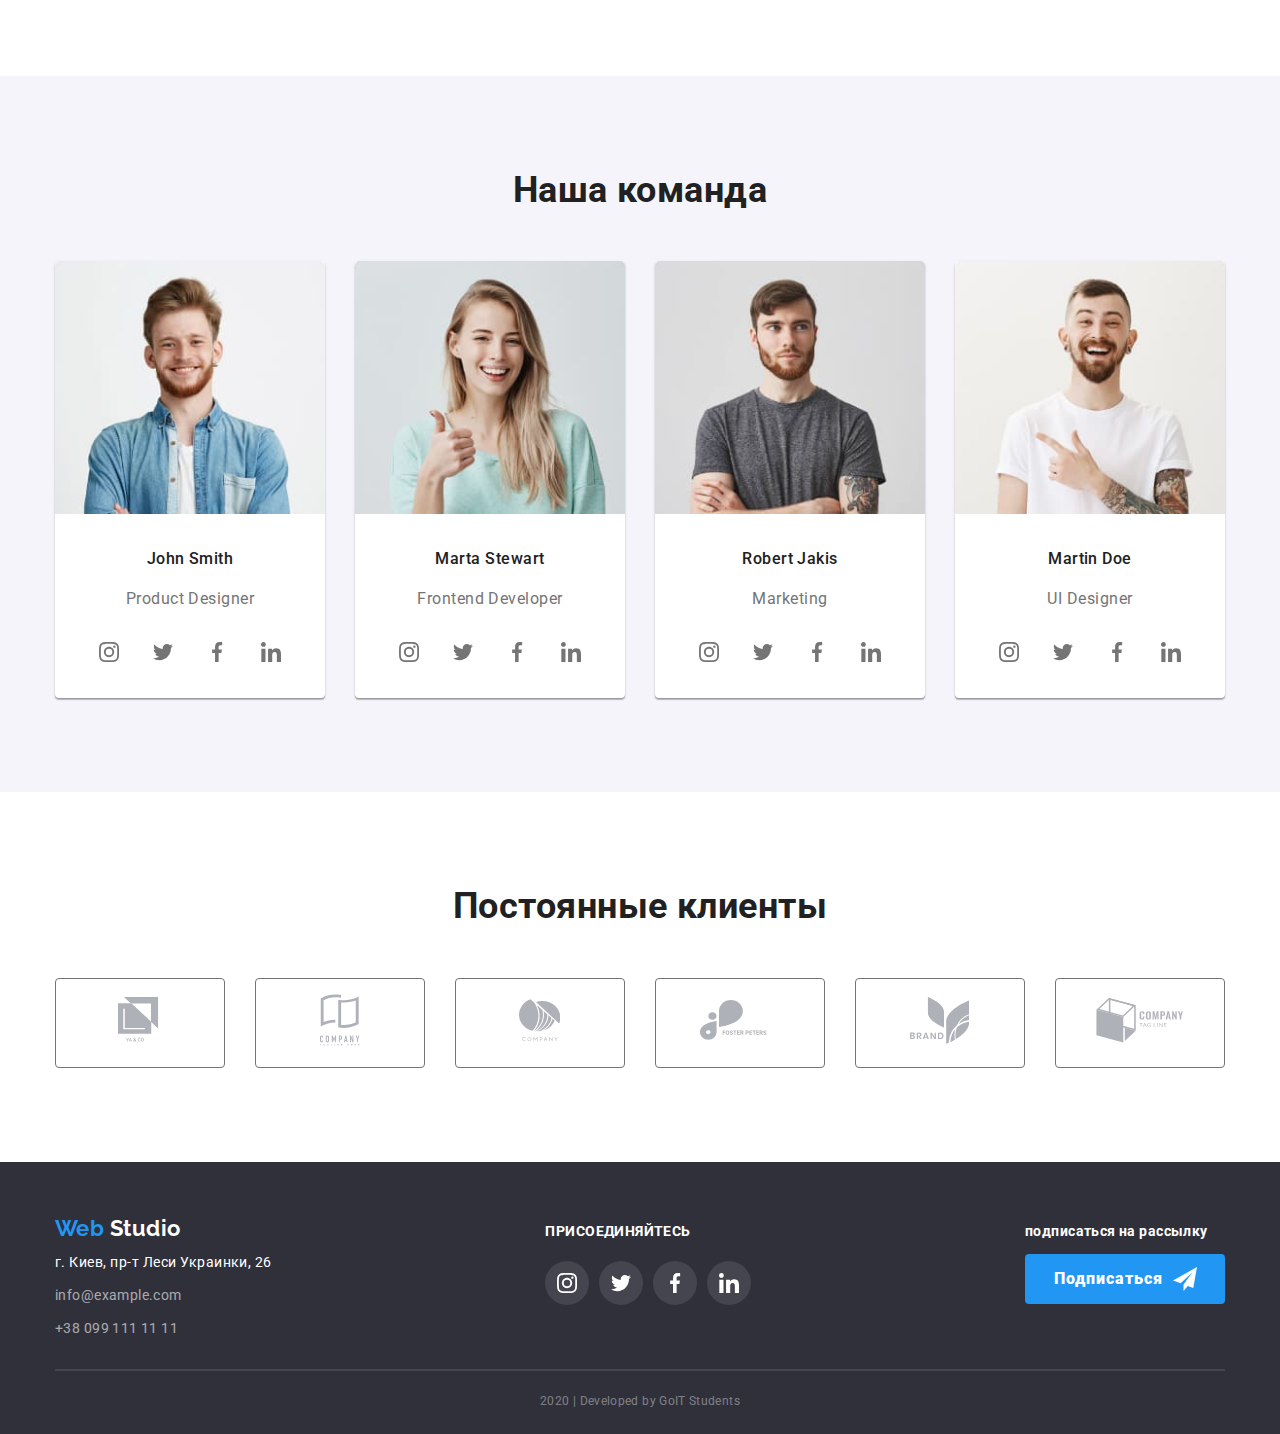
==== commit 7003a466: "добавляет стили главной страницы полностью" ====
--- a/index.html
+++ b/index.html
@@ -174,6 +174,10 @@
                     href="https://www.instagram.com"
                     class="link link-instagram"
                     aria-label="Ссылка на Instagram"
+                    ><svg class="icon-link" width="20" height="20">
+                      <use
+                        href="./image/symbol-defs.svg#icon-instagram"
+                      ></use></svg
                   ></a>
                 </li>
                 <li class="item">
@@ -181,6 +185,10 @@
                     href="https://www.twitter.com"
                     class="link link-twitter"
                     aria-label="Ссылка на Twitter"
+                    ><svg class="icon-link" width="20" height="20">
+                      <use
+                        href="./image/symbol-defs.svg#icon-twitter"
+                      ></use></svg
                   ></a>
                 </li>
                 <li class="item">
@@ -188,6 +196,10 @@
                     href="https://www.facebook.com"
                     class="link link-facebook"
                     aria-label="Ссылка на Facebook"
+                    ><svg class="icon-link" width="20" height="20">
+                      <use
+                        href="./image/symbol-defs.svg#icon-facebook"
+                      ></use></svg
                   ></a>
                 </li>
                 <li class="item">
@@ -195,6 +207,10 @@
                     href="https://www.linkedin.com"
                     class="link link-linkedin"
                     aria-label="Ссылка на LinkedIn"
+                    ><svg class="icon-link" width="20" height="20">
+                      <use
+                        href="./image/symbol-defs.svg#icon-linkedin"
+                      ></use></svg
                   ></a>
                 </li>
               </ul>
@@ -215,6 +231,10 @@
                     href="https://www.instagram.com"
                     class="link link-instagram"
                     aria-label="Ссылка на Instagram"
+                    ><svg class="icon-link" width="20" height="20">
+                      <use
+                        href="./image/symbol-defs.svg#icon-instagram"
+                      ></use></svg
                   ></a>
                 </li>
                 <li class="item">
@@ -222,6 +242,10 @@
                     href="https://www.twitter.com"
                     class="link link-twitter"
                     aria-label="Ссылка на Twitter"
+                    ><svg class="icon-link" width="20" height="20">
+                      <use
+                        href="./image/symbol-defs.svg#icon-twitter"
+                      ></use></svg
                   ></a>
                 </li>
                 <li class="item">
@@ -229,6 +253,10 @@
                     href="https://www.facebook.com"
                     class="link link-facebook"
                     aria-label="Ссылка на Facebook"
+                    ><svg class="icon-link" width="20" height="20">
+                      <use
+                        href="./image/symbol-defs.svg#icon-facebook"
+                      ></use></svg
                   ></a>
                 </li>
                 <li class="item">
@@ -236,6 +264,10 @@
                     href="https://www.linkedin.com"
                     class="link link-linkedin"
                     aria-label="Ссылка на LinkedIn"
+                    ><svg class="icon-link" width="20" height="20">
+                      <use
+                        href="./image/symbol-defs.svg#icon-linkedin"
+                      ></use></svg
                   ></a>
                 </li>
               </ul>
@@ -256,6 +288,10 @@
                     href="https://www.instagram.com"
                     class="link link-instagram"
                     aria-label="Ссылка на Instagram"
+                    ><svg class="icon-link" width="20" height="20">
+                      <use
+                        href="./image/symbol-defs.svg#icon-instagram"
+                      ></use></svg
                   ></a>
                 </li>
                 <li class="item">
@@ -263,6 +299,10 @@
                     href="https://www.twitter.com"
                     class="link link-twitter"
                     aria-label="Ссылка на Twitter"
+                    ><svg class="icon-link" width="20" height="20">
+                      <use
+                        href="./image/symbol-defs.svg#icon-twitter"
+                      ></use></svg
                   ></a>
                 </li>
                 <li class="item">
@@ -270,6 +310,10 @@
                     href="https://www.facebook.com"
                     class="link link-facebook"
                     aria-label="Ссылка на Facebook"
+                    ><svg class="icon-link" width="20" height="20">
+                      <use
+                        href="./image/symbol-defs.svg#icon-facebook"
+                      ></use></svg
                   ></a>
                 </li>
                 <li class="item">
@@ -277,6 +321,10 @@
                     href="https://www.linkedin.com"
                     class="link link-linkedin"
                     aria-label="Ссылка на LinkedIn"
+                    ><svg class="icon-link" width="20" height="20">
+                      <use
+                        href="./image/symbol-defs.svg#icon-linkedin"
+                      ></use></svg
                   ></a>
                 </li>
               </ul>
@@ -297,6 +345,10 @@
                     href="https://www.instagram.com"
                     class="link link-instagram"
                     aria-label="Ссылка на Instagram"
+                    ><svg class="icon-link" width="20" height="20">
+                      <use
+                        href="./image/symbol-defs.svg#icon-instagram"
+                      ></use></svg
                   ></a>
                 </li>
                 <li class="item">
@@ -304,6 +356,10 @@
                     href="https://www.twitter.com"
                     class="link link-twitter"
                     aria-label="Ссылка на Twitter"
+                    ><svg class="icon-link" width="20" height="20">
+                      <use
+                        href="./image/symbol-defs.svg#icon-twitter"
+                      ></use></svg
                   ></a>
                 </li>
                 <li class="item">
@@ -311,6 +367,10 @@
                     href="https://www.facebook.com"
                     class="link link-facebook"
                     aria-label="Ссылка на Facebook"
+                    ><svg class="icon-link" width="20" height="20">
+                      <use
+                        href="./image/symbol-defs.svg#icon-facebook"
+                      ></use></svg
                   ></a>
                 </li>
                 <li class="item">
@@ -318,6 +378,10 @@
                     href="https://www.linkedin.com"
                     class="link link-linkedin"
                     aria-label="Ссылка на LinkedIn"
+                    ><svg class="icon-link" width="20" height="20">
+                      <use
+                        href="./image/symbol-defs.svg#icon-linkedin"
+                      ></use></svg
                   ></a>
                 </li>
               </ul>
@@ -333,22 +397,40 @@
           <h2 class="title">Постоянные клиенты</h2>
           <ul class="clients-list list">
             <li class="item">
-              <a href=""><img src="./image/logo1.svg" alt="лого клиент 1" /></a>
-            </li>
-            <li class="item">
-              <a href=""><img src="./image/logo2.svg" alt="лого клиент 2" /></a>
-            </li>
-            <li class="item">
-              <a href=""><img src="./image/logo3.svg" alt="лого клиент 3" /></a>
-            </li>
-            <li class="item">
-              <a href=""><img src="./image/logo4.svg" alt="лого клиент 4" /></a>
-            </li>
-            <li class="item">
-              <a href=""><img src="./image/logo5.svg" alt="лого клиент 5" /></a>
-            </li>
-            <li class="item">
-              <a href=""><img src="./image/logo6.svg" alt="лого клиент 6" /></a>
+              <a href=""
+                ><svg class="icon-company" width="44" height="49">
+                  <use href="./image/symbol-defs.svg#icon-company-1"></use></svg
+              ></a>
+            </li>
+            <li class="item">
+              <a href=""
+                ><svg class="icon-company" width="40" height="52">
+                  <use href="./image/symbol-defs.svg#icon-company-2"></use></svg
+              ></a>
+            </li>
+            <li class="item">
+              <a href=""
+                ><svg class="icon-company" width="41" height="43">
+                  <use href="./image/symbol-defs.svg#icon-company-3"></use></svg
+              ></a>
+            </li>
+            <li class="item">
+              <a href=""
+                ><svg class="icon-company" width="80" height="42">
+                  <use href="./image/symbol-defs.svg#icon-company-4"></use></svg
+              ></a>
+            </li>
+            <li class="item">
+              <a href=""
+                ><svg class="icon-company" width="59" height="47">
+                  <use href="./image/symbol-defs.svg#icon-company-5"></use></svg
+              ></a>
+            </li>
+            <li class="item">
+              <a href=""
+                ><svg class="icon-company" width="88" height="45">
+                  <use href="./image/symbol-defs.svg#icon-company-6"></use></svg
+              ></a>
             </li>
           </ul>
         </div>
@@ -392,6 +474,10 @@
                   href="https://www.instagram.com"
                   class="link link-instagram"
                   aria-label="Ссылка на Instagram"
+                  ><svg class="icon-link" width="20" height="20">
+                    <use
+                      href="./image/symbol-defs.svg#icon-instagram"
+                    ></use></svg
                 ></a>
               </li>
               <li class="item">
@@ -399,6 +485,8 @@
                   href="https://www.twitter.com"
                   class="link link-twitter"
                   aria-label="Ссылка на Twitter"
+                  ><svg class="icon-link" width="20" height="20">
+                    <use href="./image/symbol-defs.svg#icon-twitter"></use></svg
                 ></a>
               </li>
               <li class="item">
@@ -406,6 +494,10 @@
                   href="https://www.facebook.com"
                   class="link link-facebook"
                   aria-label="Ссылка на Facebook"
+                  ><svg class="icon-link" width="20" height="20">
+                    <use
+                      href="./image/symbol-defs.svg#icon-facebook"
+                    ></use></svg
                 ></a>
               </li>
               <li class="item">
@@ -413,6 +505,10 @@
                   href="https://www.linkedin.com"
                   class="link link-linkedin"
                   aria-label="Ссылка на LinkedIn"
+                  ><svg class="icon-link" width="20" height="20">
+                    <use
+                      href="./image/symbol-defs.svg#icon-linkedin"
+                    ></use></svg
                 ></a>
               </li>
             </ul>
@@ -421,7 +517,10 @@
 
           <div class="subscription">
             <p class="join-in">подписаться на рассылку</p>
-            <a href="#" class="button">Подписаться</a>
+            <a href="#" class="button"
+              >Подписаться<svg class="icon-send" width="24" height="24">
+                <use href="./image/symbol-defs.svg#icon-send"></use></svg
+            ></a>
           </div>
         </div>
         <p class="dev-team">2020 | Developed by GoIT Students</p>
--- a/css/style.css
+++ b/css/style.css
@@ -152,8 +152,8 @@
 
 .page-header .contact {
   color: var(--secondary-text-color);
-  display: inline-block;
-  align-items: baseline;
+  display: flex;
+  align-items: center;
   padding-top: 32px;
   padding-bottom: 32px;
 
@@ -196,9 +196,7 @@
   padding-top: 200px;
   padding-bottom: 0px;
 }
-.hero .container {
-  /* padding-top: 200px; */
-}
+
 .hero .title {
   display: block;
   color: var(--white-text-color);
@@ -374,33 +372,23 @@
   width: calc((100% - 3 * 10px) / 4);
   margin-right: 10px;
 }
-.soc-link .link {
-  display: block;
-  content: "";
+
+.page-team .link {
+  display: flex;
   width: 44px;
   height: 44px;
+  background-color: var(--white-text-color);
   border-radius: 50%;
-  background-size: auto;
-  background-repeat: no-repeat;
-  background-position: center;
-}
-
-.link-instagram {
-  background-image: url(../image/instagram.svg);
-}
-.link-twitter {
-  background-image: url(../image/twitter.svg);
-}
-.link-facebook {
-  background-image: url(../image/facebook.svg);
-}
-.link-linkedin {
-  background-image: url(../image/linkedin.svg);
-}
-
-.team-list .link:hover,
-.team-list .link:focus {
+  justify-content: center;
+  align-items: center;
+  color: var(--secondary-text-color);
+}
+.page-team .link:hover {
   background-color: var(--accent-color);
+  color: var(--white-text-color);
+}
+.icon-link {
+  fill: currentColor;
 }
 
 /* оформляет клиентов */
@@ -409,24 +397,27 @@
 }
 
 .page-clients .item {
+  display: flex;
   width: calc((100% - 5 * 30px) / 6);
+  height: 90px;
   justify-content: center;
-
-  padding-top: 21px;
-  padding-left: 65px;
-  padding-bottom: 21px;
-  padding-right: 65px;
-
+  align-items: center;
   border: 1px solid var(--secondary-text-color);
   border-radius: 4px;
+  color: var(--secondary-text-color);
 }
 .page-clients .item:not(:last-child) {
   margin-right: 30px;
 }
 
+.icon-company {
+  fill: currentColor;
+}
+
 .page-clients .item:hover,
 .page-clients .item:focus {
-  border: 1px solid var(--accent-color);
+  border-color: solid var(--accent-color);
+  color: var(--accent-color);
 }
 
 .page-clients .title {
@@ -501,7 +492,14 @@
   padding: 0;
 }
 .footer-page .link {
+  display: flex;
+  justify-content: center;
+  align-items: center;
+  width: 44px;
+  height: 44px;
+  border-radius: 50%;
   background-color: rgba(255, 255, 255, 0.1);
+  color: var(--white-text-color);
 }
 
 .footer-page .link:hover,
@@ -520,22 +518,16 @@
 }
 .subscription .button {
   display: flex;
-  align-items: flex-end;
+  justify-content: center;
+  align-items: center;
   font-weight: 900;
   padding-top: 10px;
   padding-bottom: 10px;
   padding-left: 29px;
   padding-right: 28px;
 }
-.subscription .button::after {
-  content: "";
-  width: 24px;
-  height: 30px;
+.icon-send {
   margin-left: 10px;
-  background-image: url(../image/send.svg);
-  background-size: auto;
-  background-repeat: no-repeat;
-  background-position-y: 45%;
 }
 
 .dev-team {
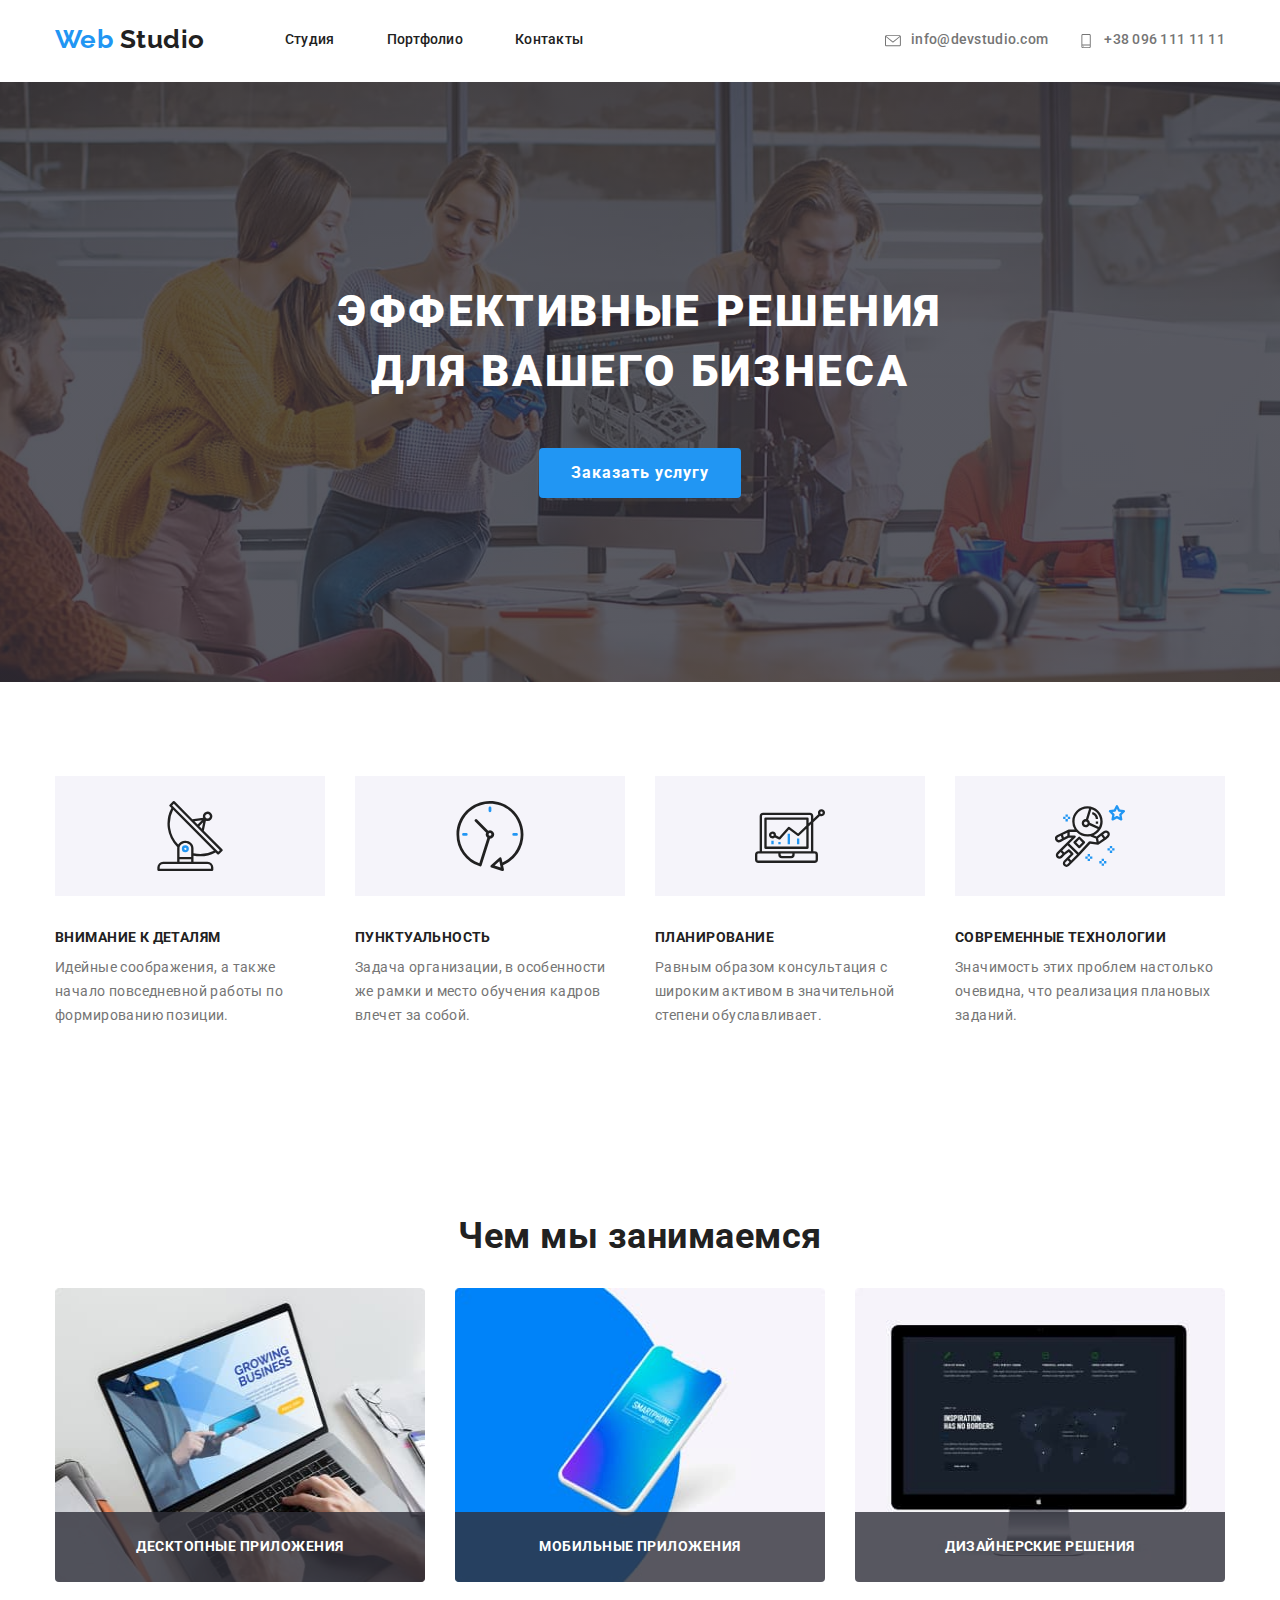
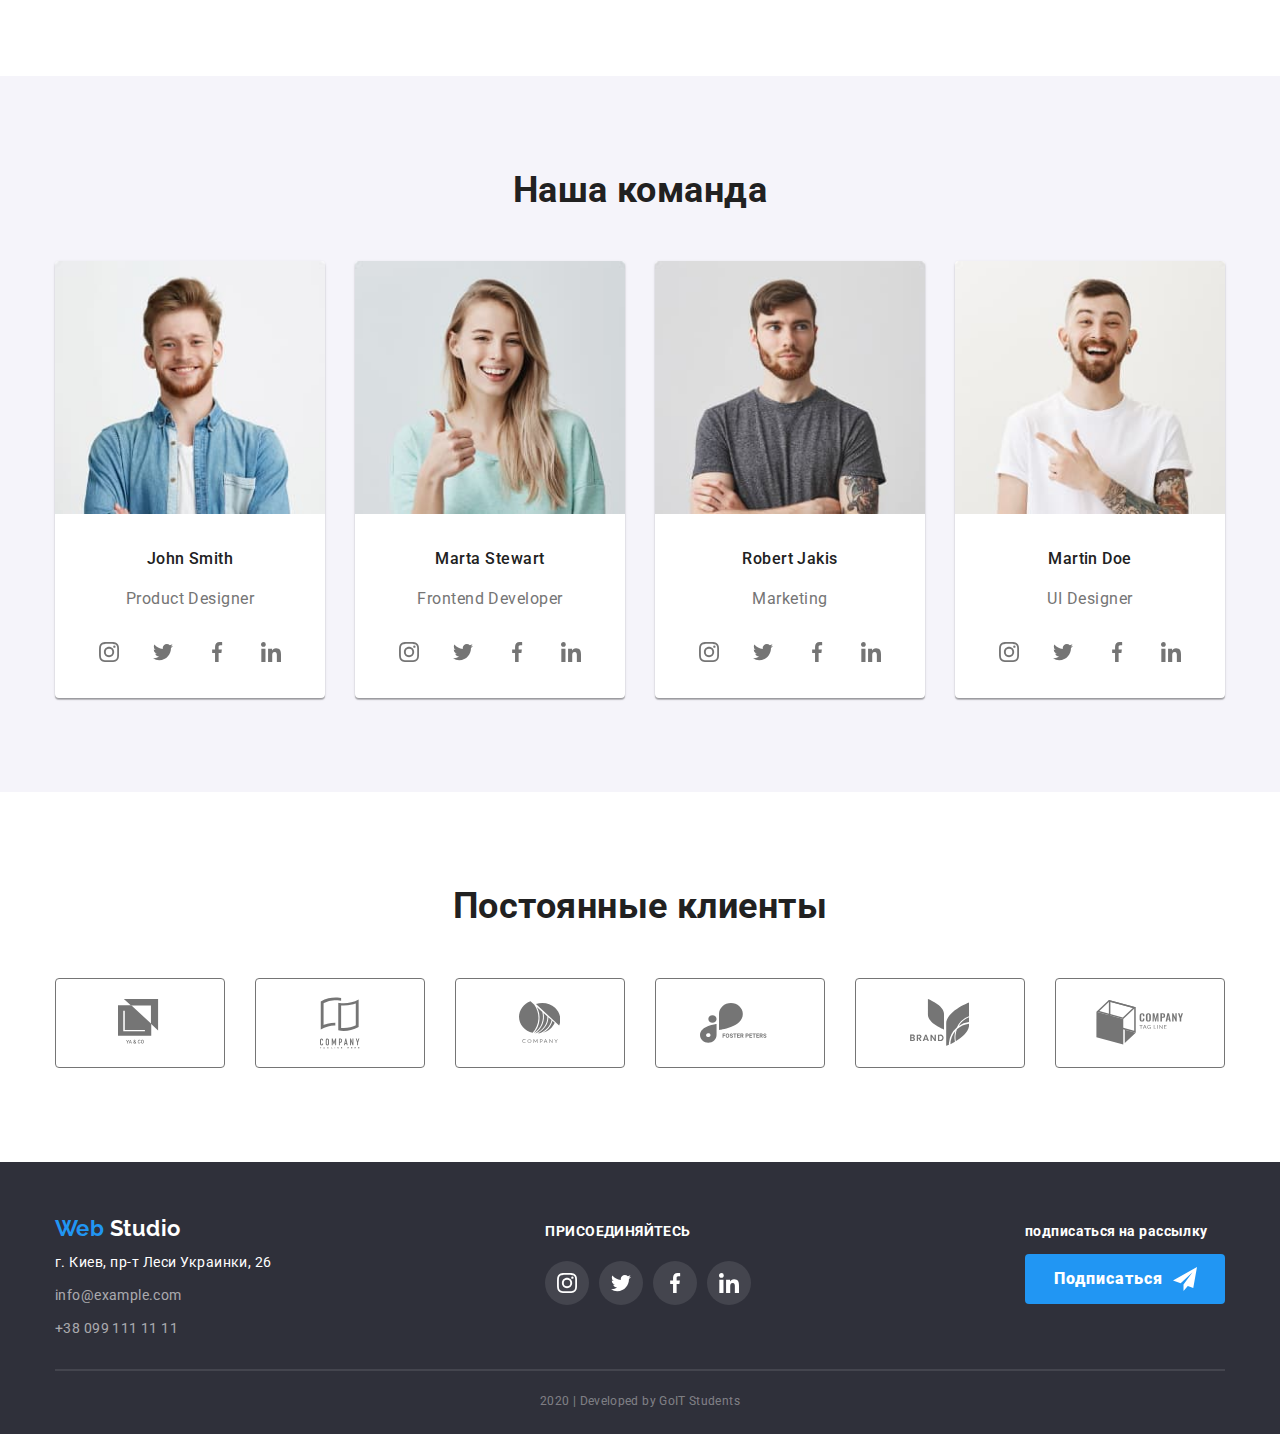
==== commit de34c54a: "добавляет стилизацию клиентов" ====
--- a/index.html
+++ b/index.html
@@ -397,37 +397,37 @@
           <h2 class="title">Постоянные клиенты</h2>
           <ul class="clients-list list">
             <li class="item">
-              <a href=""
+              <a href="" class="link-company"
                 ><svg class="icon-company" width="44" height="49">
                   <use href="./image/symbol-defs.svg#icon-company-1"></use></svg
               ></a>
             </li>
             <li class="item">
-              <a href=""
+              <a href="" class="link-company"
                 ><svg class="icon-company" width="40" height="52">
                   <use href="./image/symbol-defs.svg#icon-company-2"></use></svg
               ></a>
             </li>
             <li class="item">
-              <a href=""
+              <a href="" class="link-company"
                 ><svg class="icon-company" width="41" height="43">
                   <use href="./image/symbol-defs.svg#icon-company-3"></use></svg
               ></a>
             </li>
             <li class="item">
-              <a href=""
+              <a href="" class="link-company"
                 ><svg class="icon-company" width="80" height="42">
                   <use href="./image/symbol-defs.svg#icon-company-4"></use></svg
               ></a>
             </li>
             <li class="item">
-              <a href=""
+              <a href="" class="link-company"
                 ><svg class="icon-company" width="59" height="47">
                   <use href="./image/symbol-defs.svg#icon-company-5"></use></svg
               ></a>
             </li>
             <li class="item">
-              <a href=""
+              <a href="" class="link-company"
                 ><svg class="icon-company" width="88" height="45">
                   <use href="./image/symbol-defs.svg#icon-company-6"></use></svg
               ></a>
--- a/css/style.css
+++ b/css/style.css
@@ -397,27 +397,28 @@
 }
 
 .page-clients .item {
-  display: flex;
   width: calc((100% - 5 * 30px) / 6);
-  height: 90px;
+}
+.page-clients .item:not(:last-child) {
+  margin-right: 30px;
+}
+.link-company {
+  display: flex;
   justify-content: center;
   align-items: center;
+  height: 90px;
   border: 1px solid var(--secondary-text-color);
   border-radius: 4px;
   color: var(--secondary-text-color);
 }
-.page-clients .item:not(:last-child) {
-  margin-right: 30px;
+
+.page-clients .link-company:hover {
+  border-color: solid var(--accent-color);
+  color: var(--accent-color);
 }
 
 .icon-company {
   fill: currentColor;
-}
-
-.page-clients .item:hover,
-.page-clients .item:focus {
-  border-color: solid var(--accent-color);
-  color: var(--accent-color);
 }
 
 .page-clients .title {
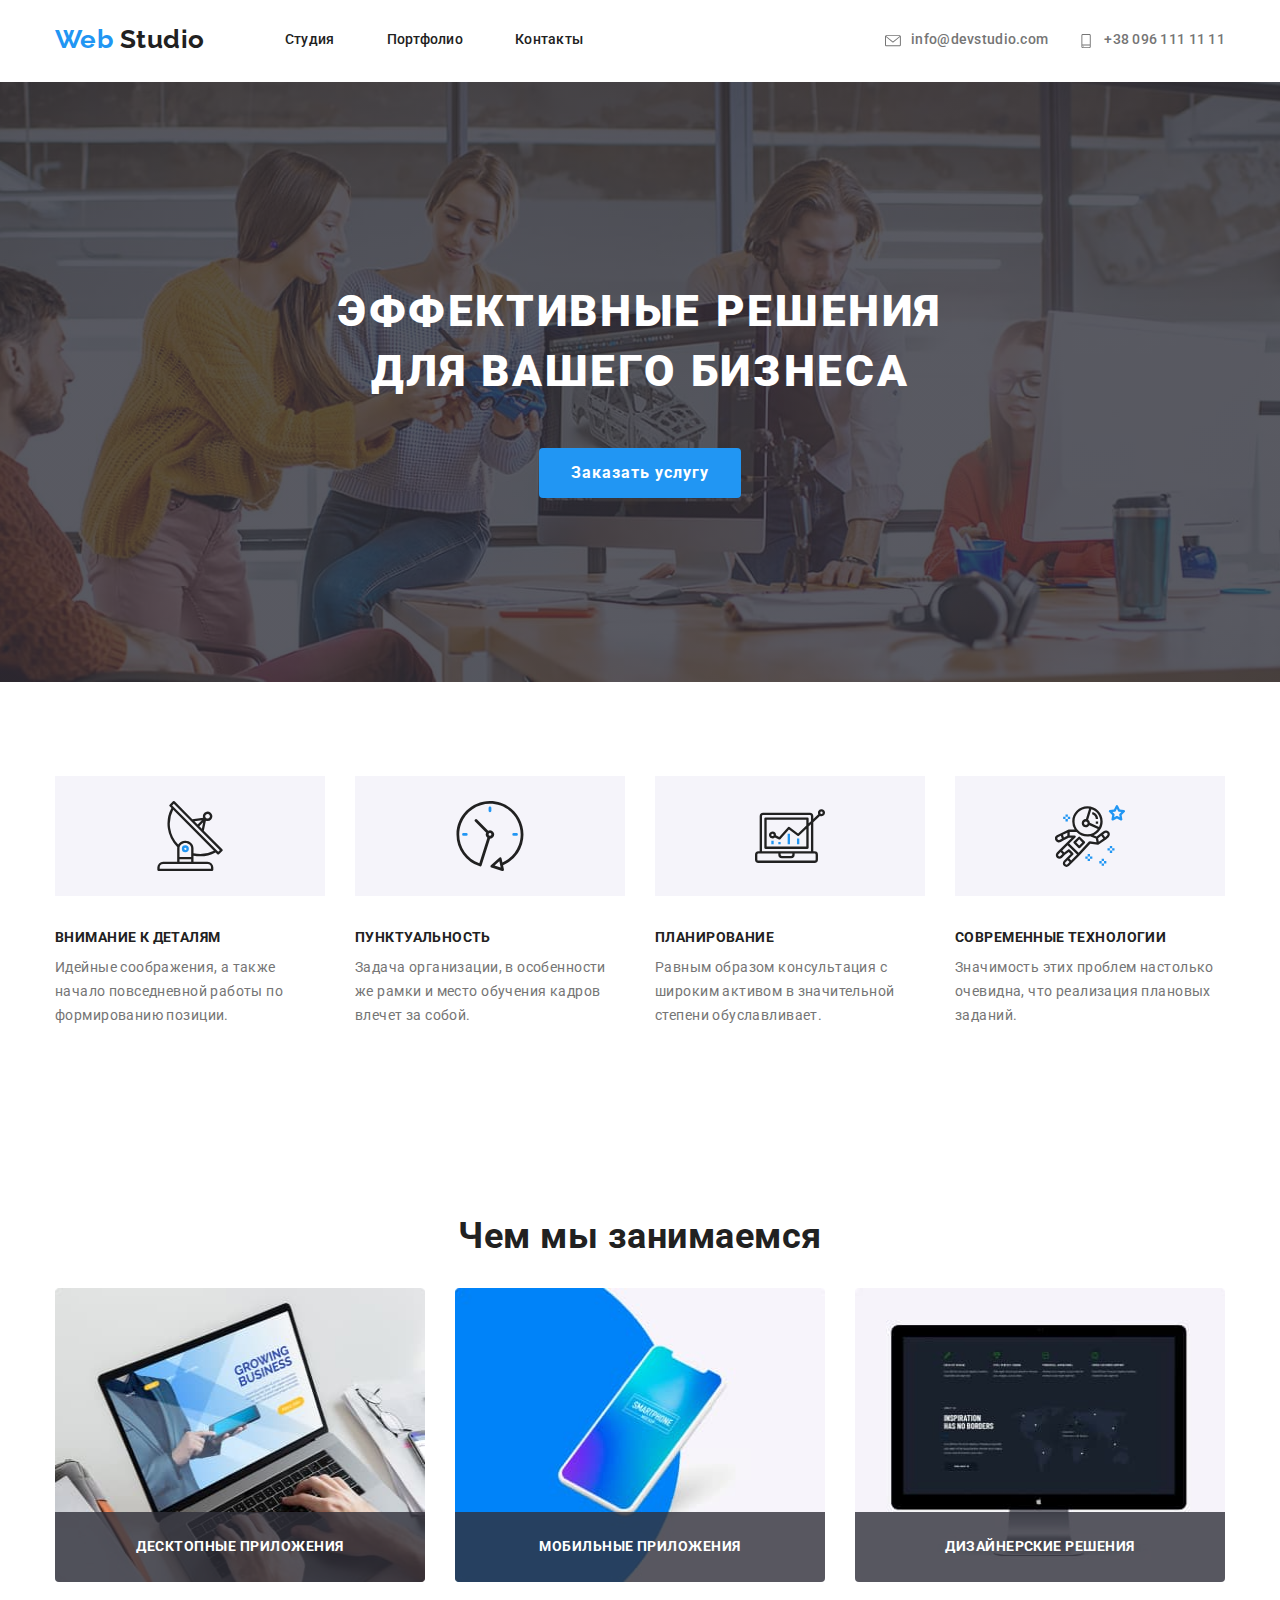
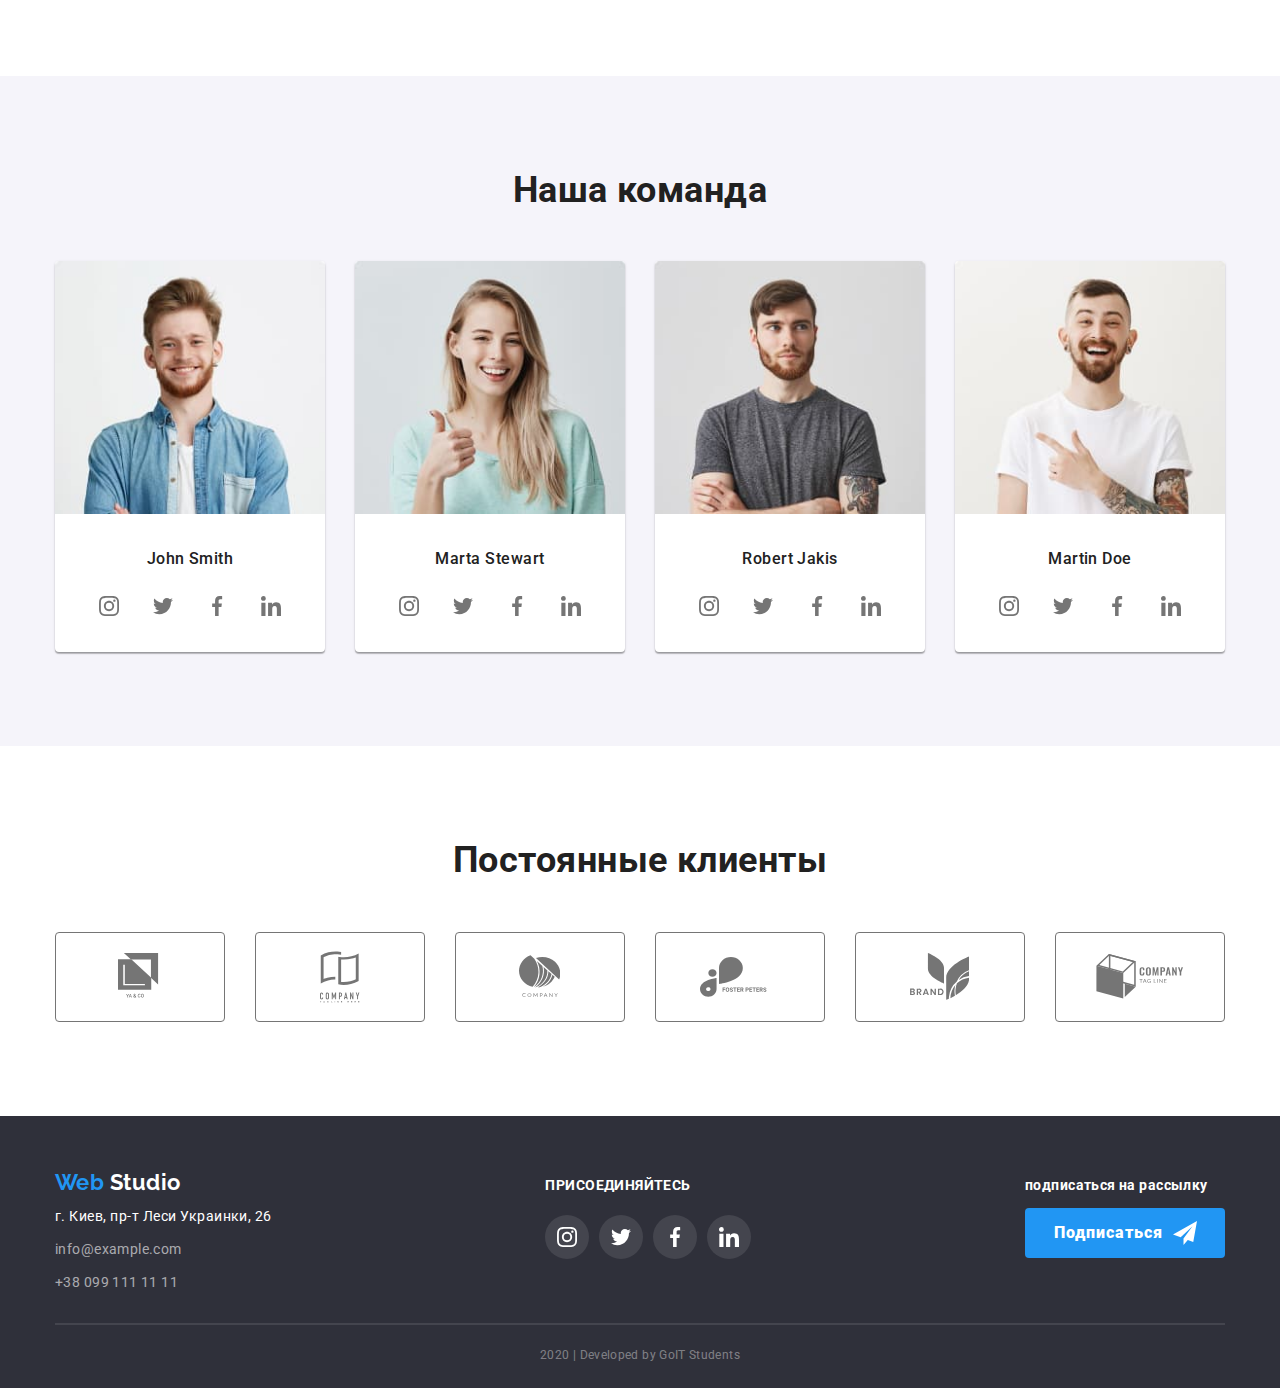
==== commit a83e65e6: "убирает "px" в изображении ноутбука" ====
--- a/index.html
+++ b/index.html
@@ -127,7 +127,7 @@
                 class="photo"
                 src="./image/laptop.jpg"
                 alt="изображение ноутбука"
-                width="370px"
+                width="370"
               />
               <h3 class="description">ДЕСКТОПНЫЕ ПРИЛОЖЕНИЯ</h3>
             </li>
--- a/css/style.css
+++ b/css/style.css
@@ -30,8 +30,8 @@
   padding-right: 15px;
   margin-left: auto;
   margin-right: auto;
-  /* 
-  outline: 2px solid skyblue; */
+
+  /* outline: 2px solid skyblue; */
 }
 
 /* убирает стилизацию списков */
@@ -589,6 +589,7 @@
 
   border: 0;
   border-radius: 4px;
+  cursor: pointer;
 }
 .filter-list .item + .item {
   margin-left: 8px;
@@ -617,6 +618,11 @@
 }
 .page-portfolio .item:nth-last-child(-n + 3) {
   margin-bottom: 0;
+}
+
+.page-portfolio .item:hover {
+  box-shadow: 1px 4px 6px rgba(0, 0, 0, 0.16), 0px 4px 4px rgba(0, 0, 0, 0.06),
+    0px 1px 1px rgba(0, 0, 0, 0.12);
 }
 
 .page-portfolio .exemple {
@@ -660,13 +666,21 @@
   color: var(--secondary-text-color);
 }
 
-.page-portfolio .text {
+.text {
   display: none;
-  color: var(--white-text-color);
-  background-color: var(--accent-color);
-
-  margin-bottom: 0;
-  margin-top: 0;
+  position: absolute;
+  /* display: inline-flex; */
+  padding-left: 24px;
+  padding-right: 24px;
+  align-items: center;
+  width: 370px;
+  height: 294px;
+
+  color: var(--white-text-color);
+  background-color: rgba(33, 150, 243, 0.9);
+  border-radius: 5px 5px 0px 0px;
+
+  margin-top: -403px;
 
   font-weight: 400;
   font-size: 18px;
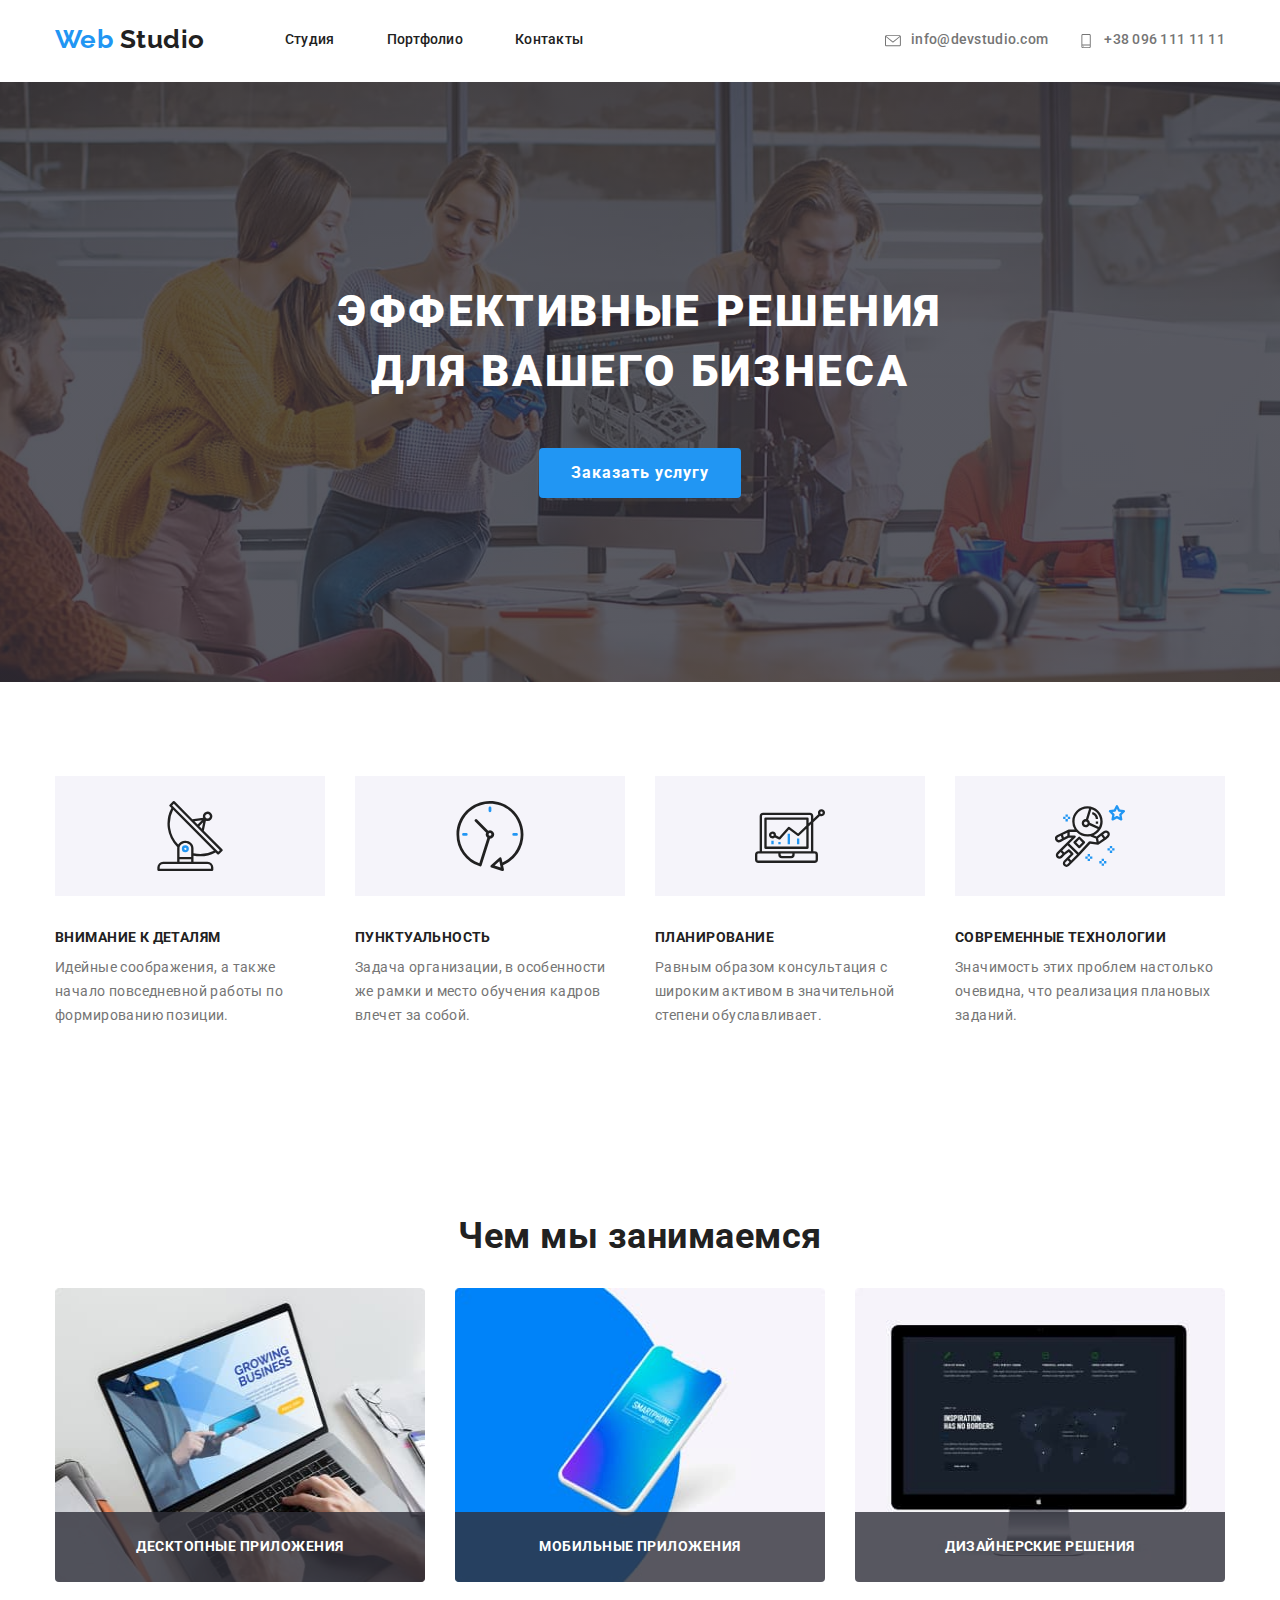
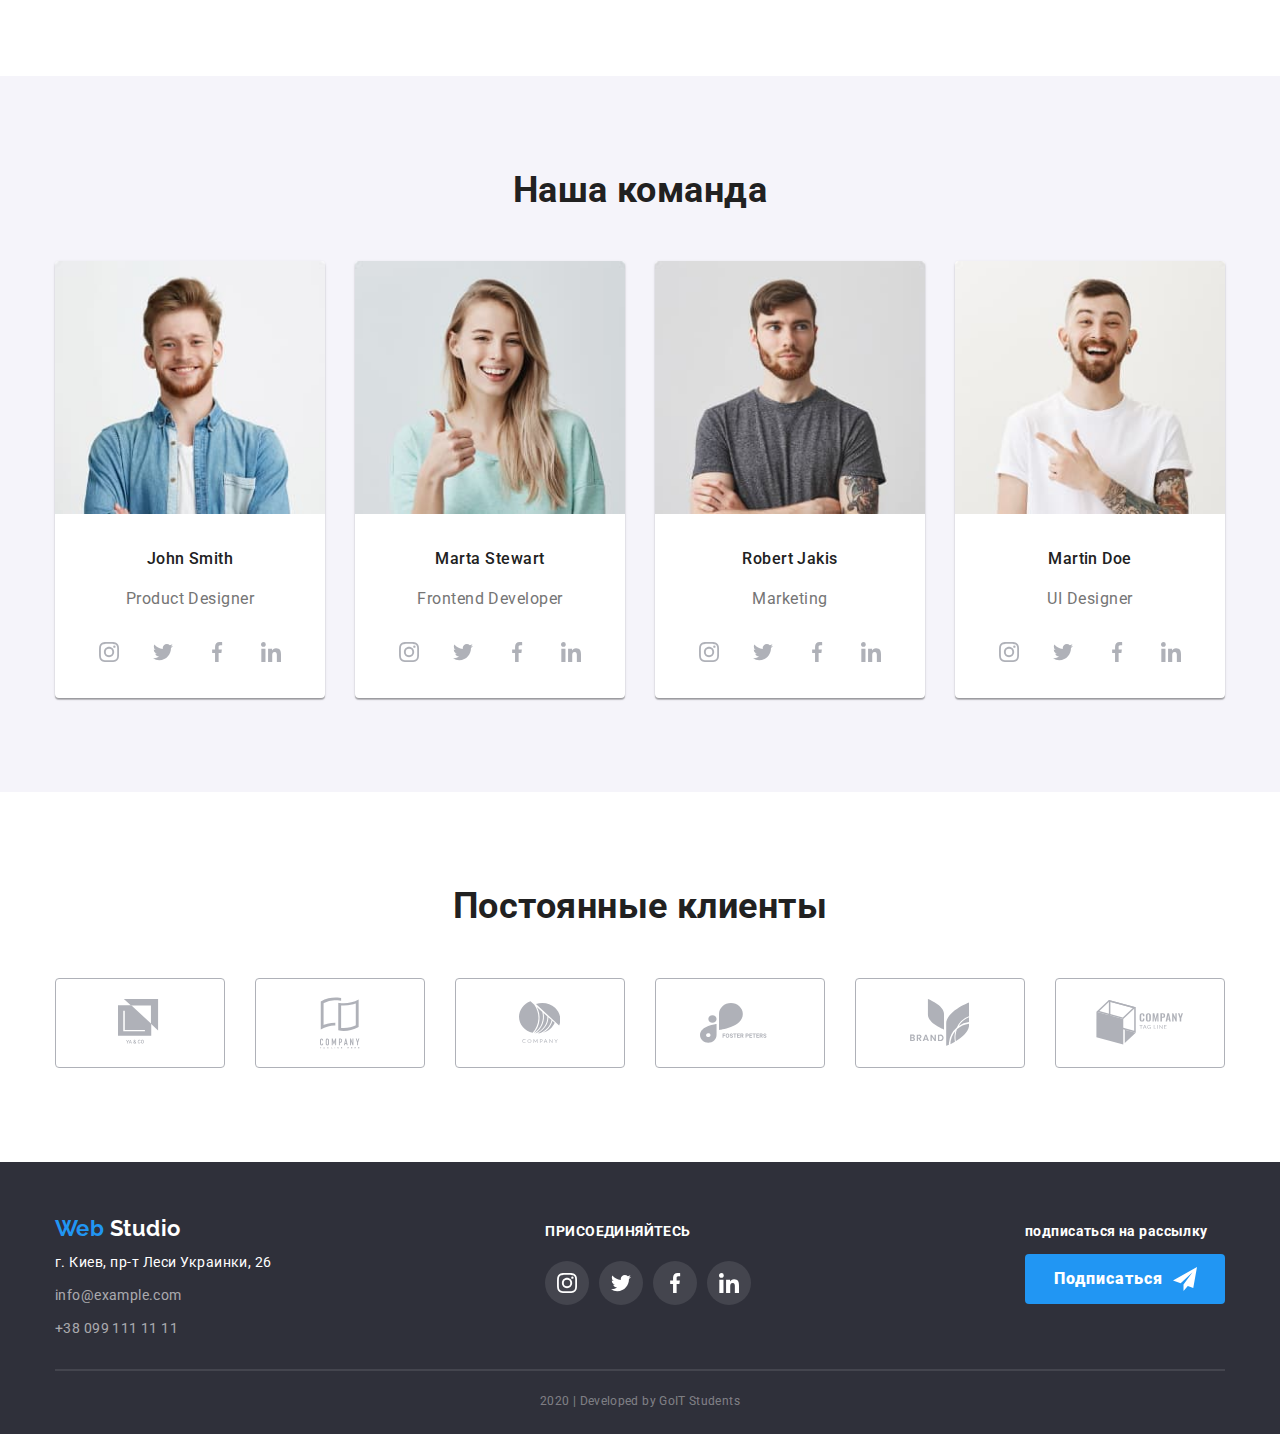
==== commit dc898611: "исправляет цвета согласно макету" ====
--- a/index.html
+++ b/index.html
@@ -167,7 +167,7 @@
                 width="270"
               />
               <h3 class="name">John Smith</h3>
-              <p class="text">Product Designer</p>
+              <p class="tech-scill">Product Designer</p>
               <ul class="soc-link list">
                 <li class="item">
                   <a
@@ -224,7 +224,7 @@
                 width="270"
               />
               <h3 class="name">Marta Stewart</h3>
-              <p class="text">Frontend Developer</p>
+              <p class="tech-scill">Frontend Developer</p>
               <ul class="soc-link list">
                 <li class="item">
                   <a
@@ -281,7 +281,7 @@
                 width="270"
               />
               <h3 class="name">Robert Jakis</h3>
-              <p class="text">Marketing</p>
+              <p class="tech-scill">Marketing</p>
               <ul class="soc-link list">
                 <li class="item">
                   <a
@@ -338,7 +338,7 @@
                 width="270"
               />
               <h3 class="name">Martin Doe</h3>
-              <p class="text">UI Designer</p>
+              <p class="tech-scill">UI Designer</p>
               <ul class="soc-link list">
                 <li class="item">
                   <a
--- a/css/style.css
+++ b/css/style.css
@@ -1,7 +1,8 @@
 :root {
-  --primary-text-color: #212121;
-  --secondary-text-color: #757575;
-  --white-text-color: #ffffff;
+  --primary-icon-color: #afb1b8;
+  --primary-color: #212121;
+  --secondary-color: #757575;
+  --white-color: #ffffff;
   --accent-color: #2196f3;
   --background-color-dark-grey: rgba(47, 48, 58, 0.8);
 }
@@ -11,13 +12,13 @@
 /*белый цвет текса #FFFFFF*/
 /*акцент #2196F3*/
 /*цвет фона #2196F3*/
-/* добавил цвет фона везде где основной цвет БЕЛЫЙ */
+/*основной цвет иконок #AFB1B8*/
 
 /*оформление главной страницы*/
 
 body {
   background-color: #ffffff;
-  color: var(--primary-text-color);
+  color: var(--primary-color);
   letter-spacing: 0.03em;
   font-family: Roboto, sans-serif;
 }
@@ -69,7 +70,7 @@
 /* основные стили кнопки */
 .button {
   background-color: var(--accent-color);
-  color: var(--white-text-color);
+  color: var(--white-color);
 
   display: inline-block;
   vertical-align: middle;
@@ -106,7 +107,7 @@
   font-size: 26px;
   line-height: 1.19;
   text-decoration: none;
-  color: var(--primary-text-color);
+  color: var(--primary-color);
 
   margin-right: 80px;
   padding-top: 24px;
@@ -122,7 +123,7 @@
   padding-top: 32px;
   padding-bottom: 32px;
 
-  color: var(--primary-text-color);
+  color: var(--primary-color);
 
   letter-spacing: 0.02em;
   font-weight: 500;
@@ -151,7 +152,7 @@
 }
 
 .page-header .contact {
-  color: var(--secondary-text-color);
+  color: var(--secondary-color);
   display: flex;
   align-items: center;
   padding-top: 32px;
@@ -181,7 +182,7 @@
   height: 600px;
   margin-left: auto;
   margin-right: auto;
-  background-color: var(--secondary-text-color);
+  background-color: var(--secondary-color);
 
   background-image: linear-gradient(
       to right,
@@ -199,7 +200,7 @@
 
 .hero .title {
   display: block;
-  color: var(--white-text-color);
+  color: var(--white-color);
 
   margin-bottom: 46px;
   font-weight: 900;
@@ -257,7 +258,7 @@
   margin-bottom: 10px;
 }
 .page-advantages .description {
-  color: var(--secondary-text-color);
+  color: var(--secondary-color);
   font-weight: 400;
   font-size: 14px;
   line-height: 1.71;
@@ -293,7 +294,7 @@
   width: 370px;
   height: 70px;
   background: rgba(47, 48, 58, 0.8);
-  color: var(--white-text-color);
+  color: var(--white-color);
   text-align: center;
   border-radius: 0px 0px 4px 4px;
 
@@ -325,7 +326,7 @@
   margin-bottom: 50px;
 }
 .team-list > .item {
-  background-color: var(--white-text-color);
+  background-color: var(--white-color);
   box-shadow: 0px 2px 1px rgba(0, 0, 0, 0.2), 0px 1px 1px rgba(0, 0, 0, 0.14),
     0px 1px 3px rgba(0, 0, 0, 0.12);
 
@@ -350,8 +351,8 @@
   margin-bottom: 10px;
 }
 
-.page-team .text {
-  color: var(--secondary-text-color);
+.page-team .tech-scill {
+  color: var(--secondary-color);
 
   text-align: center;
 
@@ -377,15 +378,15 @@
   display: flex;
   width: 44px;
   height: 44px;
-  background-color: var(--white-text-color);
+  /* background-color: var(--white-color); */
   border-radius: 50%;
   justify-content: center;
   align-items: center;
-  color: var(--secondary-text-color);
+  color: var(--primary-icon-color);
 }
 .page-team .link:hover {
   background-color: var(--accent-color);
-  color: var(--white-text-color);
+  color: var(--white-color);
 }
 .icon-link {
   fill: currentColor;
@@ -407,9 +408,9 @@
   justify-content: center;
   align-items: center;
   height: 90px;
-  border: 1px solid var(--secondary-text-color);
+  border: 1px solid var(--primary-icon-color);
   border-radius: 4px;
-  color: var(--secondary-text-color);
+  color: var(--primary-icon-color);
 }
 
 .page-clients .link-company:hover {
@@ -440,7 +441,7 @@
 
 /* оформляет адрес*/
 .address .site-logo {
-  color: var(--white-text-color);
+  color: var(--white-color);
   font-size: 22px;
   display: block;
   margin-bottom: 10px;
@@ -450,7 +451,7 @@
 }
 
 .address .city-adr {
-  color: var(--white-text-color);
+  color: var(--white-color);
 
   display: block;
   font-style: normal;
@@ -487,7 +488,7 @@
   line-height: 1.14;
   letter-spacing: 0.03em;
 
-  color: #ffffff;
+  color: var(--white-color);
 }
 .footer-page .soc-link {
   padding: 0;
@@ -500,7 +501,7 @@
   height: 44px;
   border-radius: 50%;
   background-color: rgba(255, 255, 255, 0.1);
-  color: var(--white-text-color);
+  color: var(--white-color);
 }
 
 .footer-page .link:hover,
@@ -515,7 +516,7 @@
   line-height: 1.14;
   letter-spacing: 0.03em;
 
-  color: var(--white-text-color);
+  color: var(--white-color);
 }
 .subscription .button {
   display: flex;
@@ -573,7 +574,7 @@
   justify-content: center;
 }
 .filter-button {
-  color: var(--primary-text-color);
+  color: var(--primary-color);
   background-color: #f5f4fa;
 
   display: inline-block;
@@ -597,7 +598,7 @@
 
 .filter-button:hover,
 .filter-button:focus {
-  color: var(--white-text-color);
+  color: var(--white-color);
   background-color: var(--accent-color);
 }
 
@@ -644,7 +645,7 @@
   margin-bottom: 4px;
   margin-top: 0;
 
-  color: var(--primary-text-color);
+  color: var(--primary-color);
 
   font-weight: 700;
   font-size: 18px;
@@ -663,7 +664,7 @@
   margin-top: 0;
   margin-bottom: 0;
 
-  color: var(--secondary-text-color);
+  color: var(--secondary-color);
 }
 
 .text {
@@ -676,7 +677,7 @@
   width: 370px;
   height: 294px;
 
-  color: var(--white-text-color);
+  color: var(--white-color);
   background-color: rgba(33, 150, 243, 0.9);
   border-radius: 5px 5px 0px 0px;
 
